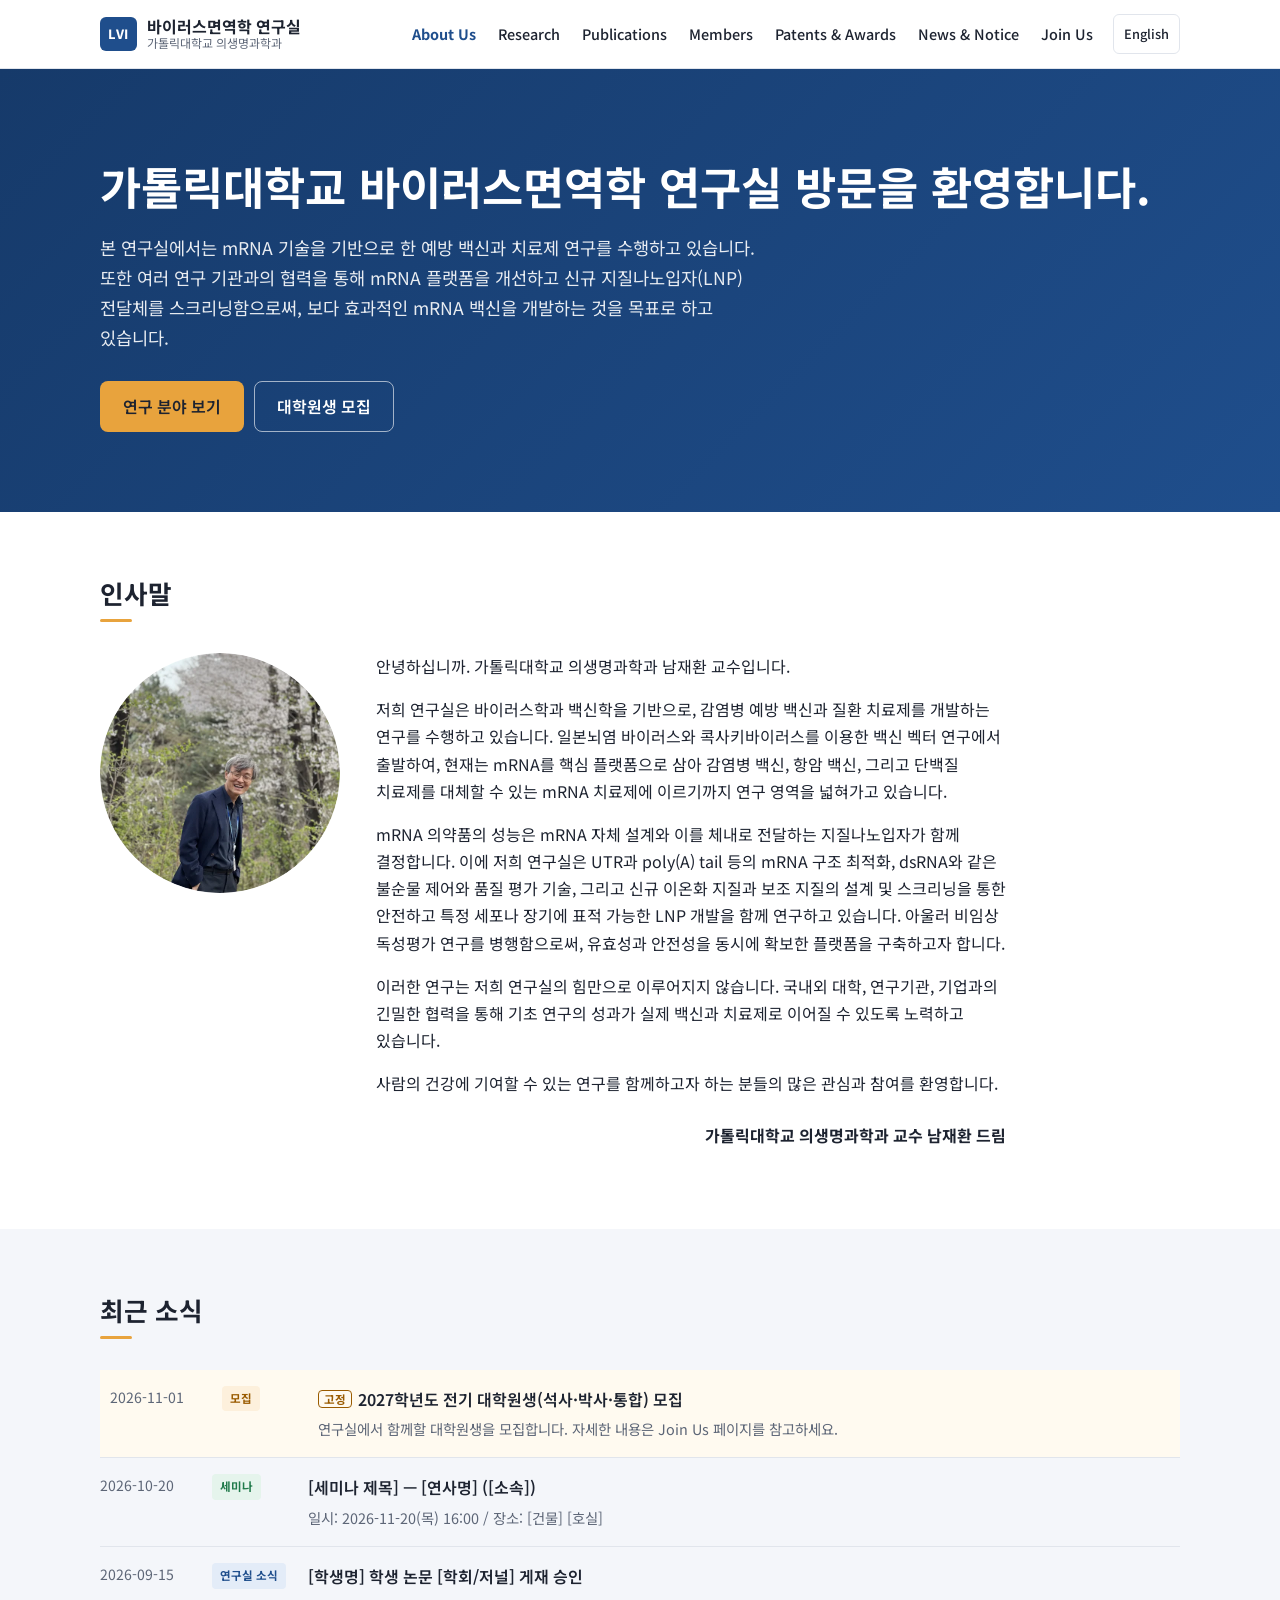
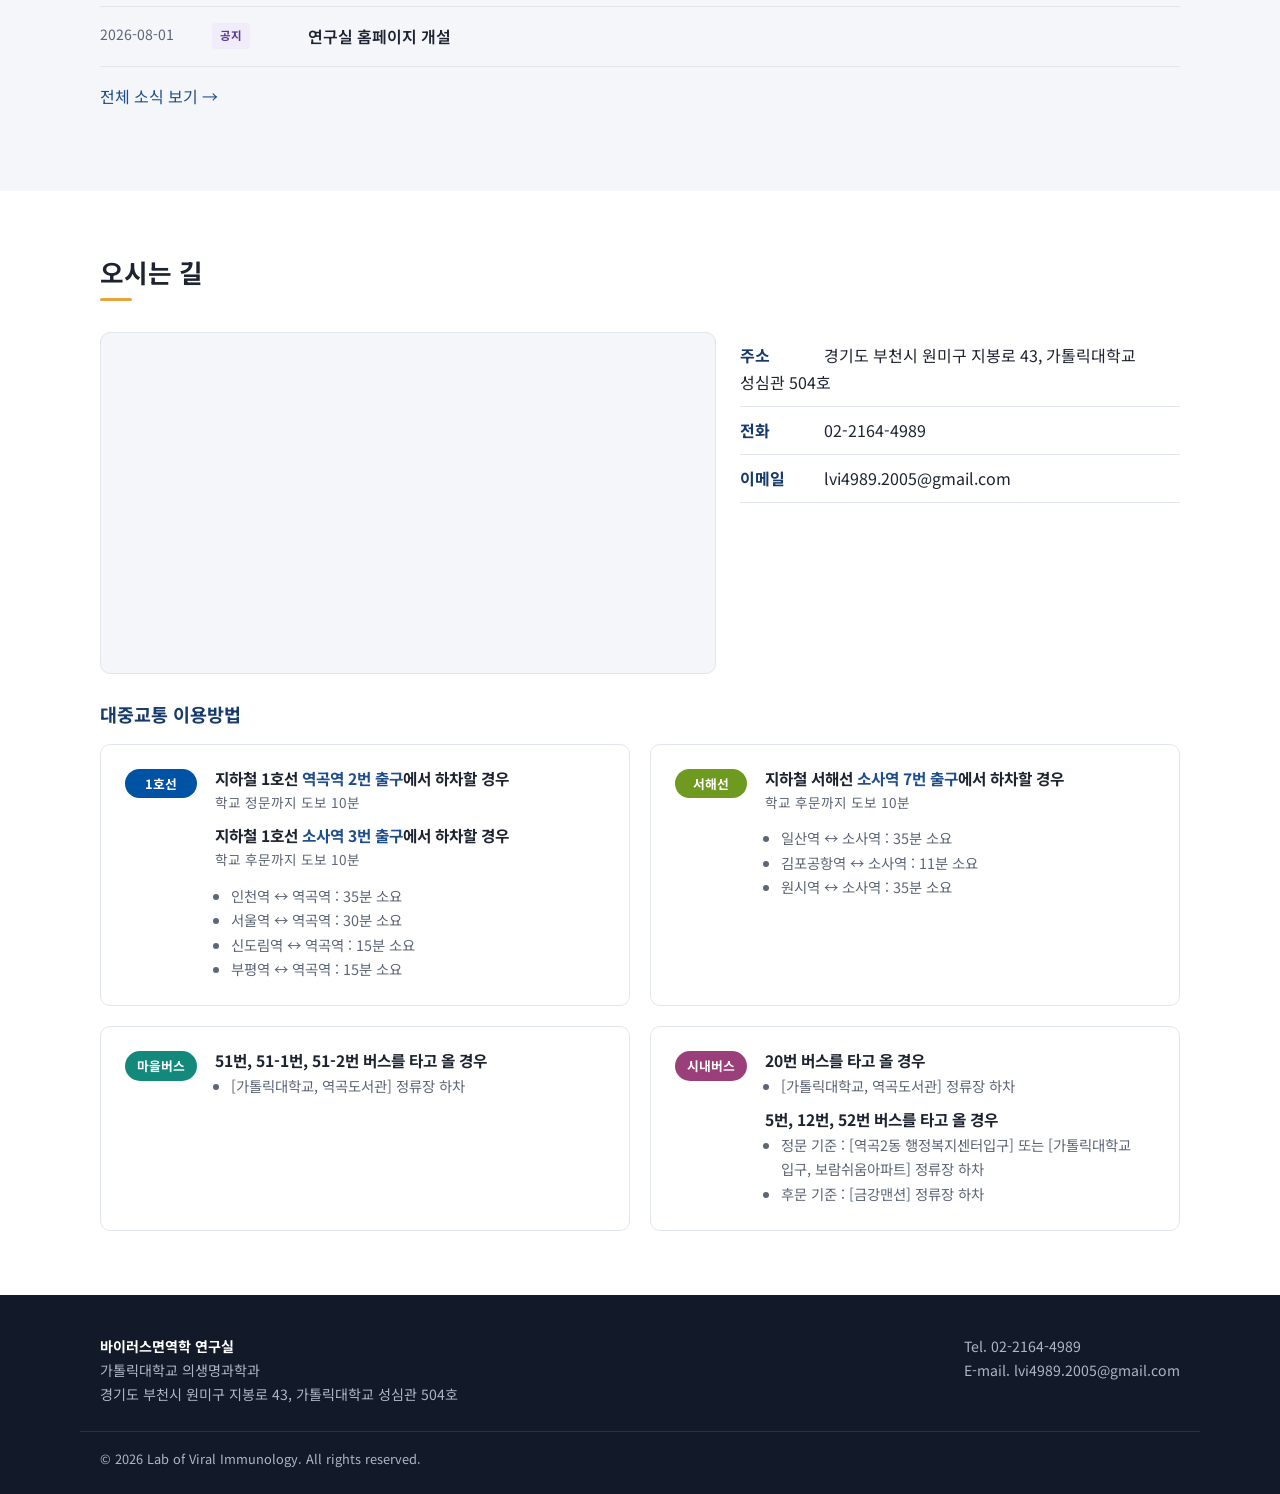
==== index.html @ cde9635a "Add Lab of Viral Immunology website Static site (HTML/CSS/JS): About, Research, Publications, Member" ====
<!doctype html>
<html lang="ko">
<head>
<meta charset="utf-8">
<meta name="viewport" content="width=device-width, initial-scale=1">
<title>바이러스면역학 연구실 | 가톨릭대학교</title>
<meta name="description" content="가톨릭대학교 의생명과학과 바이러스면역학 연구실 (Lab of Viral Immunology)">
<meta name="lab-page" content="about">
<link rel="stylesheet" href="https://fonts.googleapis.com/css2?family=Noto+Sans+KR:wght@400;500;700;800&display=swap">
<link rel="stylesheet" href="assets/css/style.css">
</head>
<body>

<!-- ===== 메인 배너 ===== -->
<section class="hero">
  <div class="container">
    <h1>가톨릭대학교 바이러스면역학 연구실 방문을 환영합니다.</h1>
    <p>본 연구실에서는 mRNA 기술을 기반으로 한 예방 백신과 치료제 연구를 수행하고 있습니다. 또한 여러 연구 기관과의 협력을 통해 mRNA 플랫폼을 개선하고 신규 지질나노입자(LNP) 전달체를 스크리닝함으로써, 보다 효과적인 mRNA 백신을 개발하는 것을 목표로 하고 있습니다.</p>
    <div class="btns">
      <a class="btn btn-primary" href="research.html">연구 분야 보기</a>
      <a class="btn btn-outline" href="join.html">대학원생 모집</a>
    </div>
  </div>
</section>

<!-- ===== 인사말 ===== -->
<section class="section" id="greeting">
  <div class="container">
    <h2 class="section-title">인사말</h2>
    <div class="greeting">
      <img class="prof-photo" src="assets/img/prof-nam.webp" alt="남재환 교수" width="640" height="640">
      <div class="greeting-body">
        <p>안녕하십니까. 가톨릭대학교 의생명과학과 남재환 교수입니다.</p>
        <p>저희 연구실은 바이러스학과 백신학을 기반으로, 감염병 예방 백신과 질환 치료제를 개발하는 연구를 수행하고 있습니다. 일본뇌염 바이러스와 콕사키바이러스를 이용한 백신 벡터 연구에서 출발하여, 현재는 mRNA를 핵심 플랫폼으로 삼아 감염병 백신, 항암 백신, 그리고 단백질 치료제를 대체할 수 있는 mRNA 치료제에 이르기까지 연구 영역을 넓혀가고 있습니다.</p>
        <p>mRNA 의약품의 성능은 mRNA 자체 설계와 이를 체내로 전달하는 지질나노입자가 함께 결정합니다. 이에 저희 연구실은 UTR과 poly(A) tail 등의 mRNA 구조 최적화, dsRNA와 같은 불순물 제어와 품질 평가 기술, 그리고 신규 이온화 지질과 보조 지질의 설계 및 스크리닝을 통한 안전하고 특정 세포나 장기에 표적 가능한 LNP 개발을 함께 연구하고 있습니다. 아울러 비임상 독성평가 연구를 병행함으로써, 유효성과 안전성을 동시에 확보한 플랫폼을 구축하고자 합니다.</p>
        <p>이러한 연구는 저희 연구실의 힘만으로 이루어지지 않습니다. 국내외 대학, 연구기관, 기업과의 긴밀한 협력을 통해 기초 연구의 성과가 실제 백신과 치료제로 이어질 수 있도록 노력하고 있습니다.</p>
        <p>사람의 건강에 기여할 수 있는 연구를 함께하고자 하는 분들의 많은 관심과 참여를 환영합니다.</p>
        <p class="sign">가톨릭대학교 의생명과학과 교수 남재환 드림</p>
      </div>
    </div>
  </div>
</section>

<!-- ===== 최근 소식 ===== -->
<section class="section alt">
  <div class="container">
    <h2 class="section-title">최근 소식</h2>
    <ul class="news-list" id="latest-news"></ul>
    <p style="margin-top:16px"><a href="news.html">전체 소식 보기 →</a></p>
  </div>
</section>

<!-- ===== 오시는 길 ===== -->
<section class="section" id="location">
  <div class="container">
    <h2 class="section-title">오시는 길</h2>
    <div class="map-wrap">
      <!-- 지도: 직접 호스팅한 사이트에서는 Google 지도가 이 자리에 자동으로 삽입됩니다 (config.js 의 mapEmbed). -->
      <div class="map-box" id="map-embed">
        <div class="map-fallback">
          <p class="map-fallback-title">가톨릭대학교 성심관</p>
          <p>경기도 부천시 원미구 지봉로 43</p>
          <a class="btn btn-blue" href="#" data-site="mapUrl">Google 지도에서 보기 ↗</a>
          <p class="map-fallback-note">미리보기 링크에서는 외부 지도를 페이지 안에 넣을 수 없어 버튼으로 표시됩니다.</p>
        </div>
      </div>
      <ul class="info-list">
        <li><b>주소</b> <span data-site="address"></span></li>
        <li><b>전화</b> <span data-site="phone"></span></li>
        <li><b>이메일</b> <span class="sel" data-site="email"></span></li>
      </ul>
    </div>

    <h3 class="section-sub">대중교통 이용방법</h3>
    <div class="grid grid-2 transit">
      <article class="card transit-card">
        <span class="line line-1">1호선</span>
        <div>
          <h4>지하철 1호선 <em>역곡역 2번 출구</em>에서 하차할 경우</h4>
          <p class="walk">학교 정문까지 도보 10분</p>
          <h4>지하철 1호선 <em>소사역 3번 출구</em>에서 하차할 경우</h4>
          <p class="walk">학교 후문까지 도보 10분</p>
          <ul>
            <li>인천역 ↔ 역곡역 : 35분 소요</li>
            <li>서울역 ↔ 역곡역 : 30분 소요</li>
            <li>신도림역 ↔ 역곡역 : 15분 소요</li>
            <li>부평역 ↔ 역곡역 : 15분 소요</li>
          </ul>
        </div>
      </article>
      <article class="card transit-card">
        <span class="line line-seohae">서해선</span>
        <div>
          <h4>지하철 서해선 <em>소사역 7번 출구</em>에서 하차할 경우</h4>
          <p class="walk">학교 후문까지 도보 10분</p>
          <ul>
            <li>일산역 ↔ 소사역 : 35분 소요</li>
            <li>김포공항역 ↔ 소사역 : 11분 소요</li>
            <li>원시역 ↔ 소사역 : 35분 소요</li>
          </ul>
        </div>
      </article>
      <article class="card transit-card">
        <span class="line line-town">마을버스</span>
        <div>
          <h4>51번, 51-1번, 51-2번 버스를 타고 올 경우</h4>
          <ul><li>[가톨릭대학교, 역곡도서관] 정류장 하차</li></ul>
        </div>
      </article>
      <article class="card transit-card">
        <span class="line line-city">시내버스</span>
        <div>
          <h4>20번 버스를 타고 올 경우</h4>
          <ul><li>[가톨릭대학교, 역곡도서관] 정류장 하차</li></ul>
          <h4>5번, 12번, 52번 버스를 타고 올 경우</h4>
          <ul>
            <li>정문 기준 : [역곡2동 행정복지센터입구] 또는 [가톨릭대학교 입구, 보람쉬움아파트] 정류장 하차</li>
            <li>후문 기준 : [금강맨션] 정류장 하차</li>
          </ul>
        </div>
      </article>
    </div>
  </div>
</section>

<script src="assets/js/config.js"></script>
<script src="data/news.js"></script>
<script src="assets/js/main.js"></script>
</body>
</html>
---- assets/css/style.css ----
/* =========================================================
 * Layout: 1120px 중앙 컨테이너, 상단 고정 헤더, 섹션 단위 띠 배경
 * 색상은 아래 토큰만 바꾸면 전체(라이트/다크)에 반영됩니다.
 * ========================================================= */
:root {
  --primary: #1f4e8c;
  --heading: #163a6a;
  --accent: #e8a33d;
  --on-accent: #1d2330;
  --on-primary: #ffffff;
  --bg: #ffffff;
  --bg-soft: #f4f6fa;
  --surface: #ffffff;
  --text: #1d2330;
  --muted: #5d6677;
  --border: #e1e5ec;
  --header-bg: rgba(255, 255, 255, .95);
  --hero-a: #163a6a;
  --hero-b: #1f4e8c;
  --on-hero: #ffffff;
  --hero-line: rgba(255, 255, 255, .6);
  --b-blue-bg: #e3ecf8;   --b-blue: #1f4e8c;
  --b-green-bg: #e5f4ec;  --b-green: #1f7a4a;
  --b-purple-bg: #f1ecf9; --b-purple: #5b3c99;
  --b-amber-bg: #fdf0dc;  --b-amber: #9a5b00;
  --note: #b0350b;
  --pin-bg: #fffaf0;
  --footer-bg: #121a29;
  --footer-text: #aeb6c4;
  --footer-strong: #ffffff;
  --footer-link: #d8deea;
  --footer-line: #263248;
  --stripe-a: #eef1f6;
  --stripe-b: #e6eaf1;
  --shadow: 0 2px 10px rgba(20, 35, 60, .06);
  --radius: 10px;
  --max: 1120px;
  --font: "Noto Sans KR", "Pretendard", -apple-system, BlinkMacSystemFont, "Segoe UI", sans-serif;
}
@media (prefers-color-scheme: dark) {
  :root:not([data-theme="light"]) {
    --primary: #8db3ec; --heading: #b3cbf1; --accent: #e8a33d; --on-accent: #1d2330; --on-primary: #0f1520;
    --bg: #0f1520; --bg-soft: #151d2b; --surface: #1a2333; --text: #e4e8ef; --muted: #9ea8b9; --border: #2a3547;
    --header-bg: rgba(15, 21, 32, .95);
    --hero-a: #0f2646; --hero-b: #1b3f72; --on-hero: #ffffff; --hero-line: rgba(255, 255, 255, .5);
    --b-blue-bg: #1d2f4d; --b-blue: #a3c1f2; --b-green-bg: #173a2a; --b-green: #86d6aa;
    --b-purple-bg: #2c2346; --b-purple: #c9b5f2; --b-amber-bg: #3d2c12; --b-amber: #f2c277;
    --note: #ff9e73; --pin-bg: #2a2414;
    --footer-bg: #0a0f18; --footer-text: #9ea8b9; --footer-strong: #ffffff; --footer-link: #d8deea; --footer-line: #1e2838;
    --stripe-a: #1a2333; --stripe-b: #202a3c;
    --shadow: 0 2px 10px rgba(0, 0, 0, .3);
    color-scheme: dark;
  }
}
:root[data-theme="dark"] {
  --primary: #8db3ec; --heading: #b3cbf1; --accent: #e8a33d; --on-accent: #1d2330; --on-primary: #0f1520;
  --bg: #0f1520; --bg-soft: #151d2b; --surface: #1a2333; --text: #e4e8ef; --muted: #9ea8b9; --border: #2a3547;
  --header-bg: rgba(15, 21, 32, .95);
  --hero-a: #0f2646; --hero-b: #1b3f72; --on-hero: #ffffff; --hero-line: rgba(255, 255, 255, .5);
  --b-blue-bg: #1d2f4d; --b-blue: #a3c1f2; --b-green-bg: #173a2a; --b-green: #86d6aa;
  --b-purple-bg: #2c2346; --b-purple: #c9b5f2; --b-amber-bg: #3d2c12; --b-amber: #f2c277;
  --note: #ff9e73; --pin-bg: #2a2414;
  --footer-bg: #0a0f18; --footer-text: #9ea8b9; --footer-strong: #ffffff; --footer-link: #d8deea; --footer-line: #1e2838;
  --stripe-a: #1a2333; --stripe-b: #202a3c;
  --shadow: 0 2px 10px rgba(0, 0, 0, .3);
  color-scheme: dark;
}

* { box-sizing: border-box; }
html { scroll-behavior: smooth; scroll-padding-top: 84px; }
body { margin: 0; font-family: var(--font); font-size: 16px; color: var(--text); background: var(--bg); line-height: 1.7; word-break: keep-all; overflow-wrap: anywhere; }
body::before { content: ""; position: fixed; inset: 0 0 auto; height: env(safe-area-inset-top, 0px); z-index: 60; background: var(--header-bg); }
img { max-width: 100%; display: block; }
a { color: var(--primary); text-decoration: none; }
a:hover { text-decoration: underline; }
a:focus-visible, button:focus-visible, input:focus-visible { outline: 2px solid var(--accent); outline-offset: 2px; }
h1, h2, h3, h4 { line-height: 1.3; margin: 0 0 .6em; text-wrap: balance; }
p { margin: 0 0 1em; }
code { font-size: .9em; background: var(--bg-soft); padding: 1px 5px; border-radius: 4px; }
.sel { user-select: all; }
.container { max-width: var(--max); margin: 0 auto; padding-left: max(20px, env(safe-area-inset-left, 0px)); padding-right: max(20px, env(safe-area-inset-right, 0px)); }
@media (prefers-reduced-motion: reduce) { html { scroll-behavior: auto; } * { transition: none !important; } }

/* ---------- Header ---------- */
.site-header { position: sticky; top: env(safe-area-inset-top, 0px); z-index: 50; background: var(--header-bg); backdrop-filter: blur(6px); border-bottom: 1px solid var(--border); }
.header-inner { display: flex; align-items: center; justify-content: space-between; height: 68px; gap: 16px; }
.brand { display: flex; align-items: center; gap: 10px; color: var(--text); min-width: 0; }
.brand:hover { text-decoration: none; }
.brand-mark { background: var(--primary); color: var(--on-primary); font-weight: 800; font-size: .8rem; padding: 6px 8px; border-radius: 6px; letter-spacing: .5px; flex: none; }
.brand-text { display: flex; flex-direction: column; line-height: 1.2; min-width: 0; }
.brand-text strong { font-size: 1rem; }
.brand-text small { color: var(--muted); font-size: .75rem; }
.site-nav { display: flex; align-items: center; gap: 2px; }
.site-nav a { color: var(--text); padding: 8px 10px; border-radius: 6px; font-size: .9rem; font-weight: 500; white-space: nowrap; }
.site-nav a:hover { background: var(--bg-soft); text-decoration: none; }
.site-nav a[aria-current="page"] { color: var(--primary); font-weight: 700; }
.site-nav .lang { margin-left: 8px; border: 1px solid var(--border); font-size: .8rem; }
.nav-toggle { display: none; background: none; border: 0; padding: 8px; cursor: pointer; flex: none; }
.nav-toggle span { display: block; width: 22px; height: 2px; background: var(--text); margin: 5px 0; }

@media (max-width: 1000px) {
  .nav-toggle { display: block; }
  .site-nav { display: none; position: absolute; top: 68px; left: 0; right: 0; flex-direction: column; align-items: stretch; background: var(--surface); border-bottom: 1px solid var(--border); padding: 8px max(20px, env(safe-area-inset-right, 0px)) 16px max(20px, env(safe-area-inset-left, 0px)); }
  .site-header.open .site-nav { display: flex; }
  .site-nav .lang { margin: 8px 0 0; text-align: center; }
  .brand-text small { display: none; }
}

/* ---------- Page hero ---------- */
.hero { background: linear-gradient(135deg, var(--hero-a), var(--hero-b)); color: var(--on-hero); padding-block: 88px 80px; }
.hero h1 { font-size: clamp(1.8rem, 4vw, 2.8rem); margin-bottom: .4em; }
.hero p { font-size: 1.1rem; opacity: .9; max-width: 680px; }
.hero .btns { display: flex; gap: 10px; flex-wrap: wrap; margin-top: 28px; }
.page-hero { background: var(--bg-soft); border-bottom: 1px solid var(--border); padding-block: 52px 40px; }
.page-hero .eyebrow { color: var(--primary); font-weight: 700; font-size: .85rem; letter-spacing: 1px; text-transform: uppercase; margin-bottom: 4px; }
.page-hero h1 { font-size: clamp(1.6rem, 3vw, 2.2rem); margin: 0; }
.page-hero p { color: var(--muted); margin: 8px 0 0; max-width: 720px; }

/* ---------- Sections ---------- */
.section { padding-block: 64px; }
.section.alt { background: var(--bg-soft); }
.section-title { font-size: 1.6rem; margin-bottom: 1.2em; color: var(--text); }
.section-title::after { content: ""; display: block; width: 32px; height: 3px; border-radius: 2px; background: var(--accent); margin-top: 10px; }
.section-sub { font-size: 1.15rem; margin: 1.6em 0 .9em; color: var(--heading); }
.member-group:first-child .section-sub { margin-top: 0; }
.lead { font-size: 1.05rem; color: var(--muted); max-width: 780px; }

/* ---------- Buttons / chips / badges ---------- */
.btn { display: inline-block; padding: 11px 22px; border-radius: 8px; font-weight: 600; border: 1px solid transparent; }
.btn:hover { text-decoration: none; opacity: .9; }
.btn-primary { background: var(--accent); color: var(--on-accent); }
.btn-outline { border-color: var(--hero-line); color: var(--on-hero); }
.filter-row { display: flex; flex-wrap: wrap; gap: 10px; align-items: center; justify-content: space-between; margin-bottom: 24px; }
.chips { display: flex; flex-wrap: wrap; gap: 6px; }
.chip { border: 1px solid var(--border); background: var(--surface); padding: 6px 14px; border-radius: 999px; cursor: pointer; font: inherit; font-size: .85rem; color: var(--muted); }
.chip.active { background: var(--primary); border-color: var(--primary); color: var(--on-primary); }
.search { border: 1px solid var(--border); background: var(--surface); color: var(--text); border-radius: 8px; padding: 8px 12px; font: inherit; font-size: .9rem; width: 100%; max-width: 300px; }
.badge { display: inline-block; font-size: .72rem; font-weight: 700; padding: 3px 8px; border-radius: 4px; white-space: nowrap; background: var(--bg-soft); color: var(--muted); height: fit-content; }
.badge-journal, .badge-registered, .badge-news { background: var(--b-blue-bg); color: var(--b-blue); }
.badge-conference, .badge-seminar, .badge-applied { background: var(--b-green-bg); color: var(--b-green); }
.badge-domestic, .badge-notice { background: var(--b-purple-bg); color: var(--b-purple); }
.badge-recruit, .badge-pct { background: var(--b-amber-bg); color: var(--b-amber); }
.empty { color: var(--muted); padding: 24px 0; }

/* ---------- Cards / grid ---------- */
.grid { display: grid; gap: 20px; }
.grid > * { min-width: 0; }
.grid-2 { grid-template-columns: repeat(auto-fit, minmax(min(100%, 300px), 1fr)); }
.grid-3 { grid-template-columns: repeat(auto-fit, minmax(min(100%, 260px), 1fr)); }
.card { background: var(--surface); border: 1px solid var(--border); border-radius: var(--radius); padding: 24px; }
.card h3 { font-size: 1.1rem; }
.card .label { color: var(--primary); font-size: .75rem; font-weight: 700; letter-spacing: 1px; text-transform: uppercase; margin-bottom: 6px; }
.card ul { margin: 0; padding-left: 1.1em; color: var(--muted); }
.card .meta { font-size: .88rem; color: var(--muted); }
.placeholder-img { background: repeating-linear-gradient(45deg, var(--stripe-a), var(--stripe-a) 10px, var(--stripe-b) 10px, var(--stripe-b) 20px); border-radius: var(--radius); display: grid; place-items: center; color: var(--muted); font-size: .9rem; min-height: 200px; text-align: center; padding: 16px; max-width: 100%; }

/* greeting */
.greeting { display: grid; grid-template-columns: 240px 1fr; gap: 36px; align-items: start; }
.greeting > * { min-width: 0; }
.greeting .sign { text-align: right; font-weight: 700; margin-top: 1.5em; }
@media (max-width: 720px) { .greeting { grid-template-columns: 1fr; } .greeting .placeholder-img { max-width: 220px; } }

/* stats */
.stats { display: grid; grid-template-columns: repeat(auto-fit, minmax(130px, 1fr)); gap: 12px; margin-bottom: 32px; }
.stats div { background: var(--surface); border: 1px solid var(--border); border-radius: var(--radius); padding: 18px; text-align: center; }
.stats b { display: block; font-size: 1.8rem; color: var(--primary); line-height: 1.2; font-variant-numeric: tabular-nums; }
.stats span { font-size: .85rem; color: var(--muted); }

/* ---------- Publications ---------- */
.year-group { margin-bottom: 36px; }
.year { font-size: 1.4rem; color: var(--heading); border-bottom: 2px solid var(--border); padding-bottom: 8px; display: flex; align-items: center; gap: 10px; }
.year span { font-size: .75rem; background: var(--bg-soft); color: var(--muted); padding: 2px 8px; border-radius: 999px; }
.pub-items { list-style: none; margin: 0; padding: 0; }
.pub { display: grid; grid-template-columns: 96px 1fr; gap: 14px; padding: 16px 0; border-bottom: 1px dashed var(--border); }
.pub > div { min-width: 0; }
.pub .badge { justify-self: start; }
.pub p { margin: 0; }
.pub-title { font-weight: 700; }
.pub-authors { font-size: .93rem; }
.pub-venue { color: var(--muted); font-size: .9rem; font-style: italic; }
.pub-venue .note { font-style: normal; color: var(--note); font-weight: 600; margin-left: 4px; }
.pub-links { margin-top: 6px !important; display: flex; gap: 6px; }
.pub-links:empty { display: none; }
.tag-link { font-size: .75rem; border: 1px solid var(--border); padding: 2px 8px; border-radius: 4px; }
@media (max-width: 600px) { .pub { grid-template-columns: 1fr; gap: 6px; } }

/* ---------- Members ---------- */
.member-grid { display: grid; grid-template-columns: repeat(auto-fill, minmax(min(100%, 250px), 1fr)); gap: 16px; }
.member-grid.faculty { grid-template-columns: 1fr; }
.member { display: flex; gap: 16px; background: var(--surface); border: 1px solid var(--border); border-radius: var(--radius); padding: 18px; }
.member-body { min-width: 0; }
.member .avatar { flex: 0 0 72px; width: 72px; height: 72px; border-radius: 50%; overflow: hidden; background: var(--b-blue-bg); display: grid; place-items: center; }
.member .avatar img { width: 100%; height: 100%; object-fit: cover; }
.avatar-fallback { font-size: 1.6rem; font-weight: 700; color: var(--b-blue); }
.member-lg .avatar { flex-basis: 140px; width: 140px; height: 170px; border-radius: 8px; }
.member h4 { font-size: 1.05rem; margin: 0; }
.member h4 small { color: var(--muted); font-weight: 400; font-size: .8rem; }
.member p { margin: 2px 0; font-size: .88rem; }
.member .position { color: var(--primary); font-weight: 600; }
.member .research, .member .bio, .member .mail { color: var(--muted); }
.member .mail { display: flex; align-items: center; gap: 6px; }
.member .mail svg { width: 14px; height: 14px; fill: currentColor; flex: none; }
.icons { display: flex; gap: 6px; margin-top: 8px; }
.icon-link { width: 30px; height: 30px; border-radius: 50%; display: grid; place-items: center; background: var(--bg-soft); color: var(--muted); }
.icon-link svg { width: 16px; height: 16px; fill: currentColor; }
.icon-link:hover { background: var(--primary); color: var(--on-primary); }
@media (max-width: 560px) { .member-lg { flex-direction: column; } }

/* ---------- News ---------- */
.news-list { list-style: none; margin: 0; padding: 0; }
.news-item { display: grid; grid-template-columns: 100px 84px 1fr; gap: 12px; align-items: start; padding: 16px 0; border-bottom: 1px solid var(--border); }
.news-item > div { min-width: 0; }
.news-item.pinned { background: var(--pin-bg); padding-left: 10px; padding-right: 10px; }
.news-item time { color: var(--muted); font-size: .88rem; font-variant-numeric: tabular-nums; }
.news-item .badge { justify-self: start; }
.news-title { margin: 0; font-weight: 600; }
.news-title a { color: var(--text); }
.news-title .pin { font-size: .72rem; font-weight: 700; color: var(--b-amber); border: 1px solid currentColor; border-radius: 4px; padding: 0 5px; margin-right: 6px; vertical-align: 2px; }
.news-body { margin: 4px 0 0; color: var(--muted); font-size: .9rem; }
@media (max-width: 600px) { .news-item { grid-template-columns: auto 1fr; } .news-item > div { grid-column: 1 / -1; } }

/* ---------- Tables ---------- */
.table-wrap { overflow-x: auto; border: 1px solid var(--border); border-radius: var(--radius); background: var(--surface); }
table { width: 100%; border-collapse: collapse; font-size: .9rem; }
th, td { padding: 12px 14px; text-align: left; border-bottom: 1px solid var(--border); vertical-align: top; }
th { background: var(--bg-soft); font-weight: 700; white-space: nowrap; font-size: .82rem; color: var(--muted); }
tr:last-child td { border-bottom: 0; }
td.t-title { font-weight: 600; min-width: 200px; }
td.t-title small { display: block; font-weight: 400; color: var(--muted); }
td.mono { white-space: nowrap; font-variant-numeric: tabular-nums; }

/* ---------- Steps / checklist / CTA ---------- */
.steps { counter-reset: s; list-style: none; padding: 0; margin: 0; display: grid; gap: 14px; grid-template-columns: repeat(auto-fit, minmax(min(100%, 200px), 1fr)); }
.steps li { counter-increment: s; background: var(--surface); border: 1px solid var(--border); border-radius: var(--radius); padding: 20px; }
.steps li::before { content: counter(s); display: grid; place-items: center; width: 30px; height: 30px; border-radius: 50%; background: var(--primary); color: var(--on-primary); font-weight: 700; margin-bottom: 10px; }
.steps h4 { margin-bottom: 4px; }
.steps p { margin: 0; color: var(--muted); font-size: .9rem; }
.checklist { list-style: none; padding: 0; margin: 0; }
.checklist li { padding-left: 26px; position: relative; margin-bottom: 8px; }
.checklist li::before { content: "✓"; position: absolute; left: 0; color: var(--primary); font-weight: 700; }
.cta { background: linear-gradient(135deg, var(--hero-a), var(--hero-b)); color: var(--on-hero); border-radius: var(--radius); padding: 36px 24px; text-align: center; }
.cta h3 { font-size: 1.4rem; }
.cta .mail { font-size: 1.2rem; font-weight: 700; }

/* ---------- Location ---------- */
.map-wrap { display: grid; grid-template-columns: 1.4fr 1fr; gap: 24px; }
.map-wrap > * { min-width: 0; }
.map-wrap iframe { width: 100%; min-height: 320px; border: 0; border-radius: var(--radius); }
.info-list { list-style: none; padding: 0; margin: 0; }
.info-list li { padding: 10px 0; border-bottom: 1px solid var(--border); }
.info-list b { display: inline-block; min-width: 80px; color: var(--heading); }
@media (max-width: 800px) { .map-wrap { grid-template-columns: 1fr; } }

/* ---------- Footer ---------- */
.site-footer { background: var(--footer-bg); color: var(--footer-text); font-size: .88rem; padding-block: 40px 24px; }
.site-footer a { color: var(--footer-link); }
.footer-inner { display: flex; flex-wrap: wrap; justify-content: space-between; gap: 20px; }
.footer-inner strong { color: var(--footer-strong); }
.copyright { border-top: 1px solid var(--footer-line); margin-top: 24px; padding-top: 16px; font-size: .8rem; }

/* ---------- Faculty CV / alumni / patents (added) ---------- */
.member-lg .member-body { flex: 1; }
.cv-grid { display: grid; grid-template-columns: repeat(auto-fit, minmax(min(100%, 300px), 1fr)); gap: 8px 28px; margin-top: 16px; padding-top: 14px; border-top: 1px solid var(--border); }
.cv-grid > * { min-width: 0; }
.cv-title { font-size: .75rem !important; font-weight: 700; letter-spacing: 1px; text-transform: uppercase; color: var(--primary); margin: 0 0 6px !important; }
.cv-list { list-style: none; margin: 0; padding: 0; }
.cv-list li { display: grid; grid-template-columns: 9.5em 1fr; gap: 10px; font-size: .86rem; padding: 3px 0; color: var(--text); }
.cv-date { color: var(--muted); font-variant-numeric: tabular-nums; white-space: nowrap; }
@media (max-width: 560px) { .cv-list li { grid-template-columns: 1fr; gap: 0; } }
td.mono small { display: block; color: var(--muted); font-size: .78rem; }
.dash { color: var(--muted); }
.table-note { color: var(--muted); font-size: .85rem; margin: 10px 0 0; }
.count-line { color: var(--muted); margin: -8px 0 16px; }
.greeting-body p { max-width: 70ch; }
.research-name { color: var(--muted); font-size: .85rem; font-weight: 500; display: block; margin-top: 2px; }

/* ---------- Photo / map / transit (added) ---------- */
:root { --line-1: #0052a4; --line-seohae: #6e9a1f; --line-town: #12897a; --line-city: #9b3f7a; --on-line: #ffffff; }
.prof-photo { width: 100%; max-width: 240px; height: auto; border-radius: 50%; }
.member .avatar.has-photo { background: none; border-radius: 50%; }
.member-lg .avatar.has-photo { height: 140px; }
.map-box { min-height: 340px; border: 1px solid var(--border); border-radius: var(--radius); background: var(--bg-soft); display: grid; overflow: hidden; }
.map-box iframe { width: 100%; height: 100%; min-height: 340px; border: 0; display: block; }
.map-fallback { display: grid; align-content: center; justify-items: start; gap: 6px; padding: 28px; }
.map-fallback p { margin: 0; color: var(--muted); }
.map-fallback .map-fallback-title { color: var(--text); font-weight: 700; font-size: 1.1rem; }
.map-fallback .btn { margin-top: 10px; }
.map-fallback .map-fallback-note { font-size: .8rem; margin-top: 8px; }
.btn-blue { background: var(--primary); color: var(--on-primary); }
.transit { margin-top: 4px; }
.transit-card { display: flex; gap: 18px; align-items: flex-start; }
.transit-card > div { min-width: 0; }
.transit-card h4 { font-size: .98rem; margin: 0 0 2px; }
.transit-card h4 em { font-style: normal; color: var(--primary); }
.transit-card .walk { color: var(--muted); font-size: .85rem; margin: 0 0 12px; }
.transit-card ul { margin: 0 0 12px; padding-left: 1.1em; color: var(--muted); font-size: .9rem; }
.transit-card ul:last-child { margin-bottom: 0; }
.line { flex: none; display: inline-block; min-width: 72px; text-align: center; padding: 4px 10px; border-radius: 999px; font-size: .8rem; font-weight: 700; color: var(--on-line); }
.line-1 { background: var(--line-1); }
.line-seohae { background: var(--line-seohae); }
.line-town { background: var(--line-town); }
.line-city { background: var(--line-city); }
@media (max-width: 560px) { .transit-card { flex-direction: column; gap: 10px; } }
.grid.transit { grid-template-columns: repeat(auto-fit, minmax(min(100%, 420px), 1fr)); }
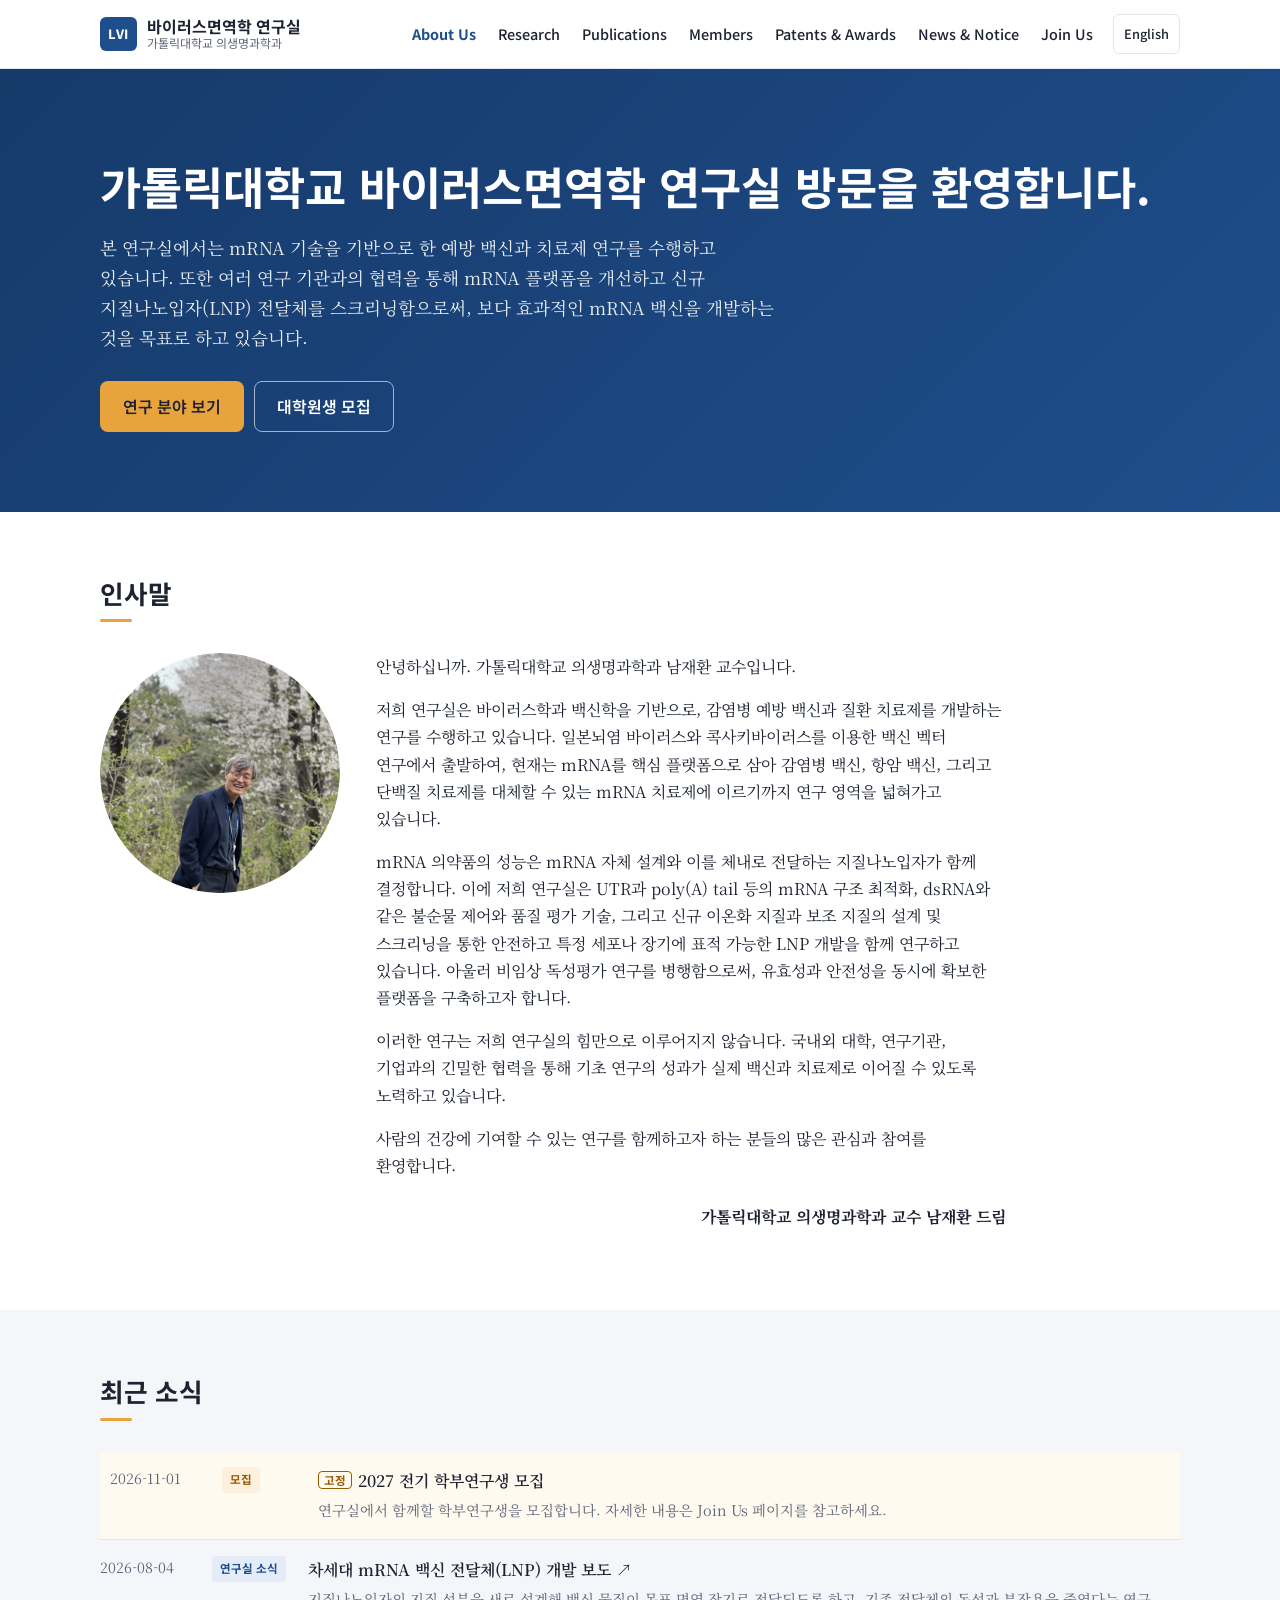
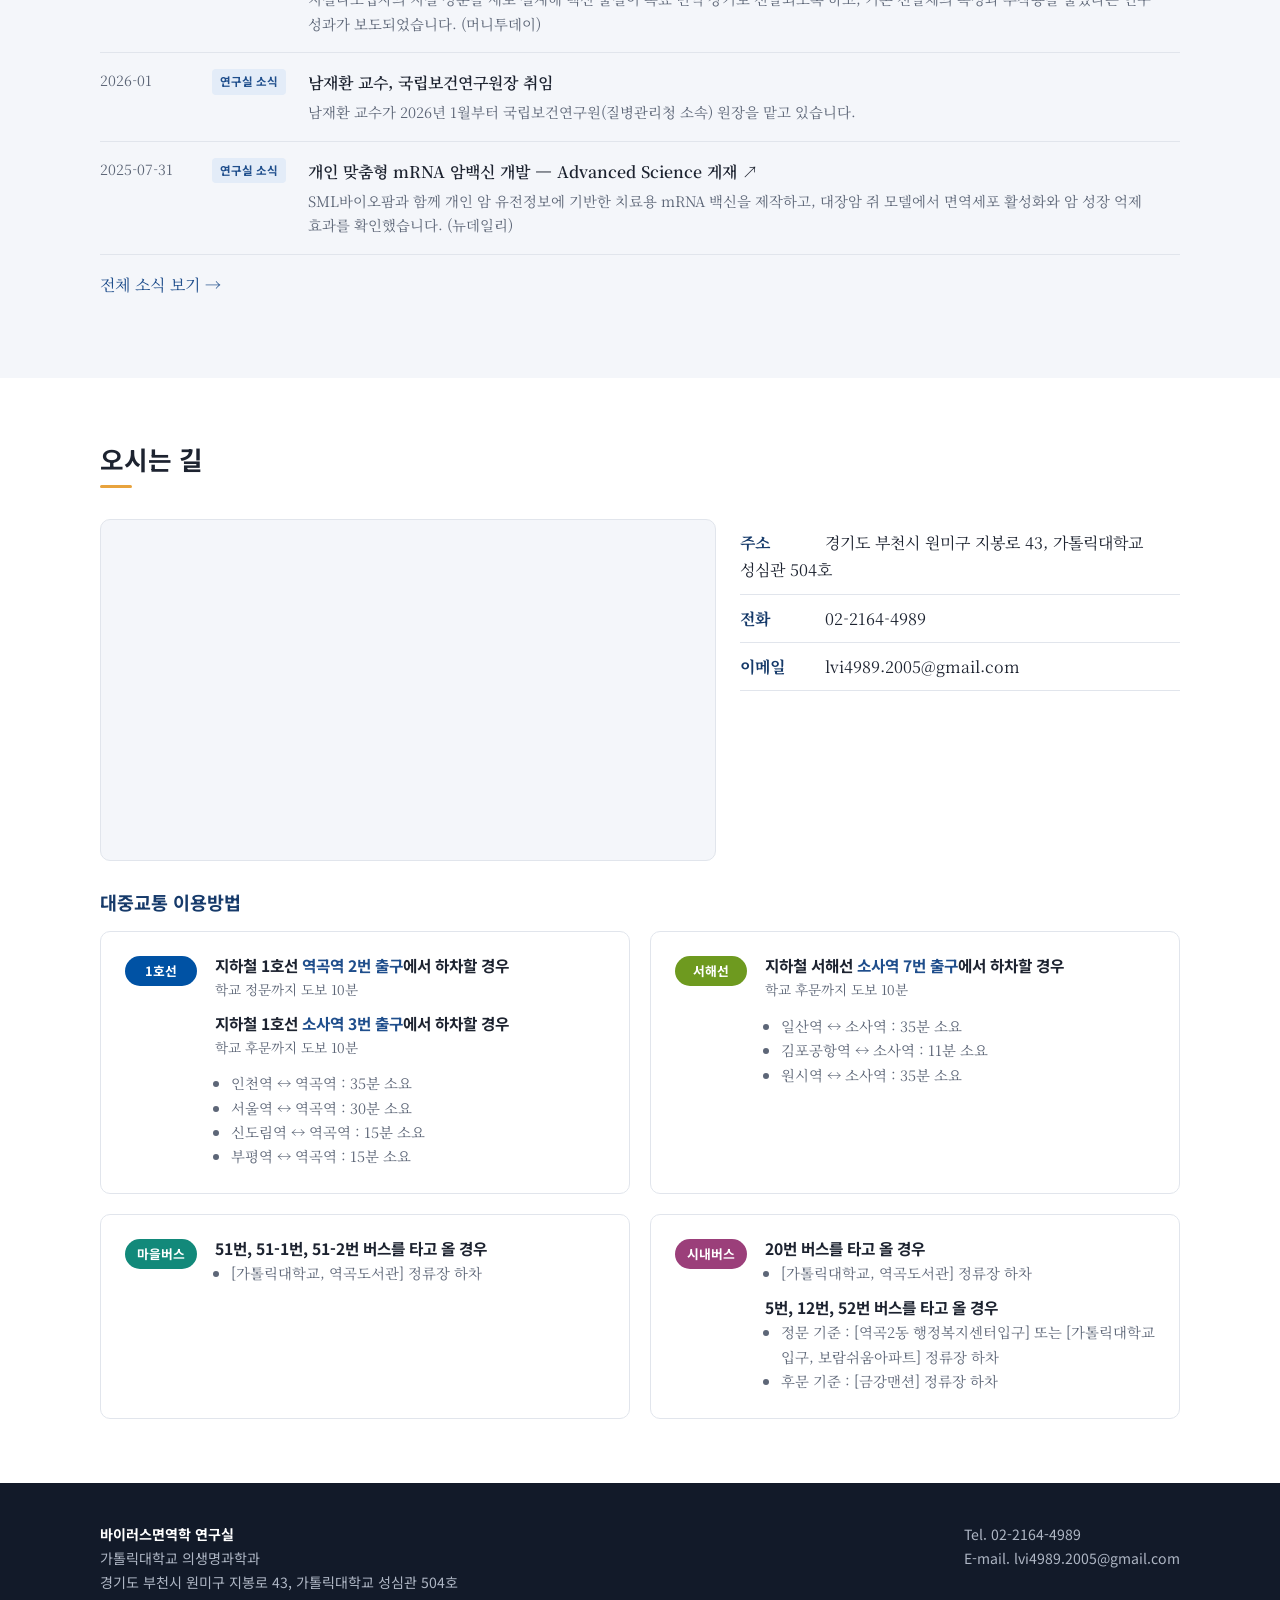
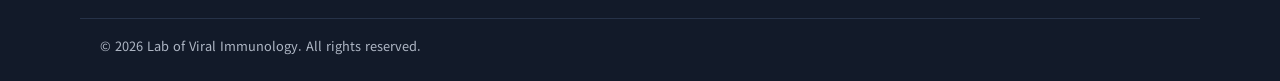
==== commit e53f04d6: "Sync English page with Korean content; serif body font for Korean pages - en: Join Us (eligibility, " ====
--- a/index.html
+++ b/index.html
@@ -6,7 +6,7 @@
 <title>바이러스면역학 연구실 | 가톨릭대학교</title>
 <meta name="description" content="가톨릭대학교 의생명과학과 바이러스면역학 연구실 (Lab of Viral Immunology)">
 <meta name="lab-page" content="about">
-<link rel="stylesheet" href="https://fonts.googleapis.com/css2?family=Noto+Sans+KR:wght@400;500;700;800&display=swap">
+<link rel="stylesheet" href="https://fonts.googleapis.com/css2?family=Noto+Sans+KR:wght@400;500;700;800&family=Noto+Serif+KR:wght@400;600;700&display=swap">
 <link rel="stylesheet" href="assets/css/style.css">
 </head>
 <body>
--- a/assets/css/style.css
+++ b/assets/css/style.css
@@ -302,3 +302,9 @@
 .line-city { background: var(--line-city); }
 @media (max-width: 560px) { .transit-card { flex-direction: column; gap: 10px; } }
 .grid.transit { grid-template-columns: repeat(auto-fit, minmax(min(100%, 420px), 1fr)); }
+
+/* ---------- 국문 본문 명조체 ----------
+ * 국문 페이지(html lang="ko")의 본문만 명조체, 제목·메뉴·버튼·표 머리글 등은 고딕체 유지 */
+:root { --font-serif: "Noto Serif KR", "Nanum Myeongjo", "Batang", "AppleMyungjo", serif; }
+html[lang="ko"] body { font-family: var(--font-serif); }
+html[lang="ko"] :is(h1, h2, h3, h4, .site-header, .site-footer, .btn, .chip, .badge, .line, th, .eyebrow, .label, .cv-title, .stats, .year, .search, .pin, .tag-link, .count-line, .research-name) { font-family: var(--font); }
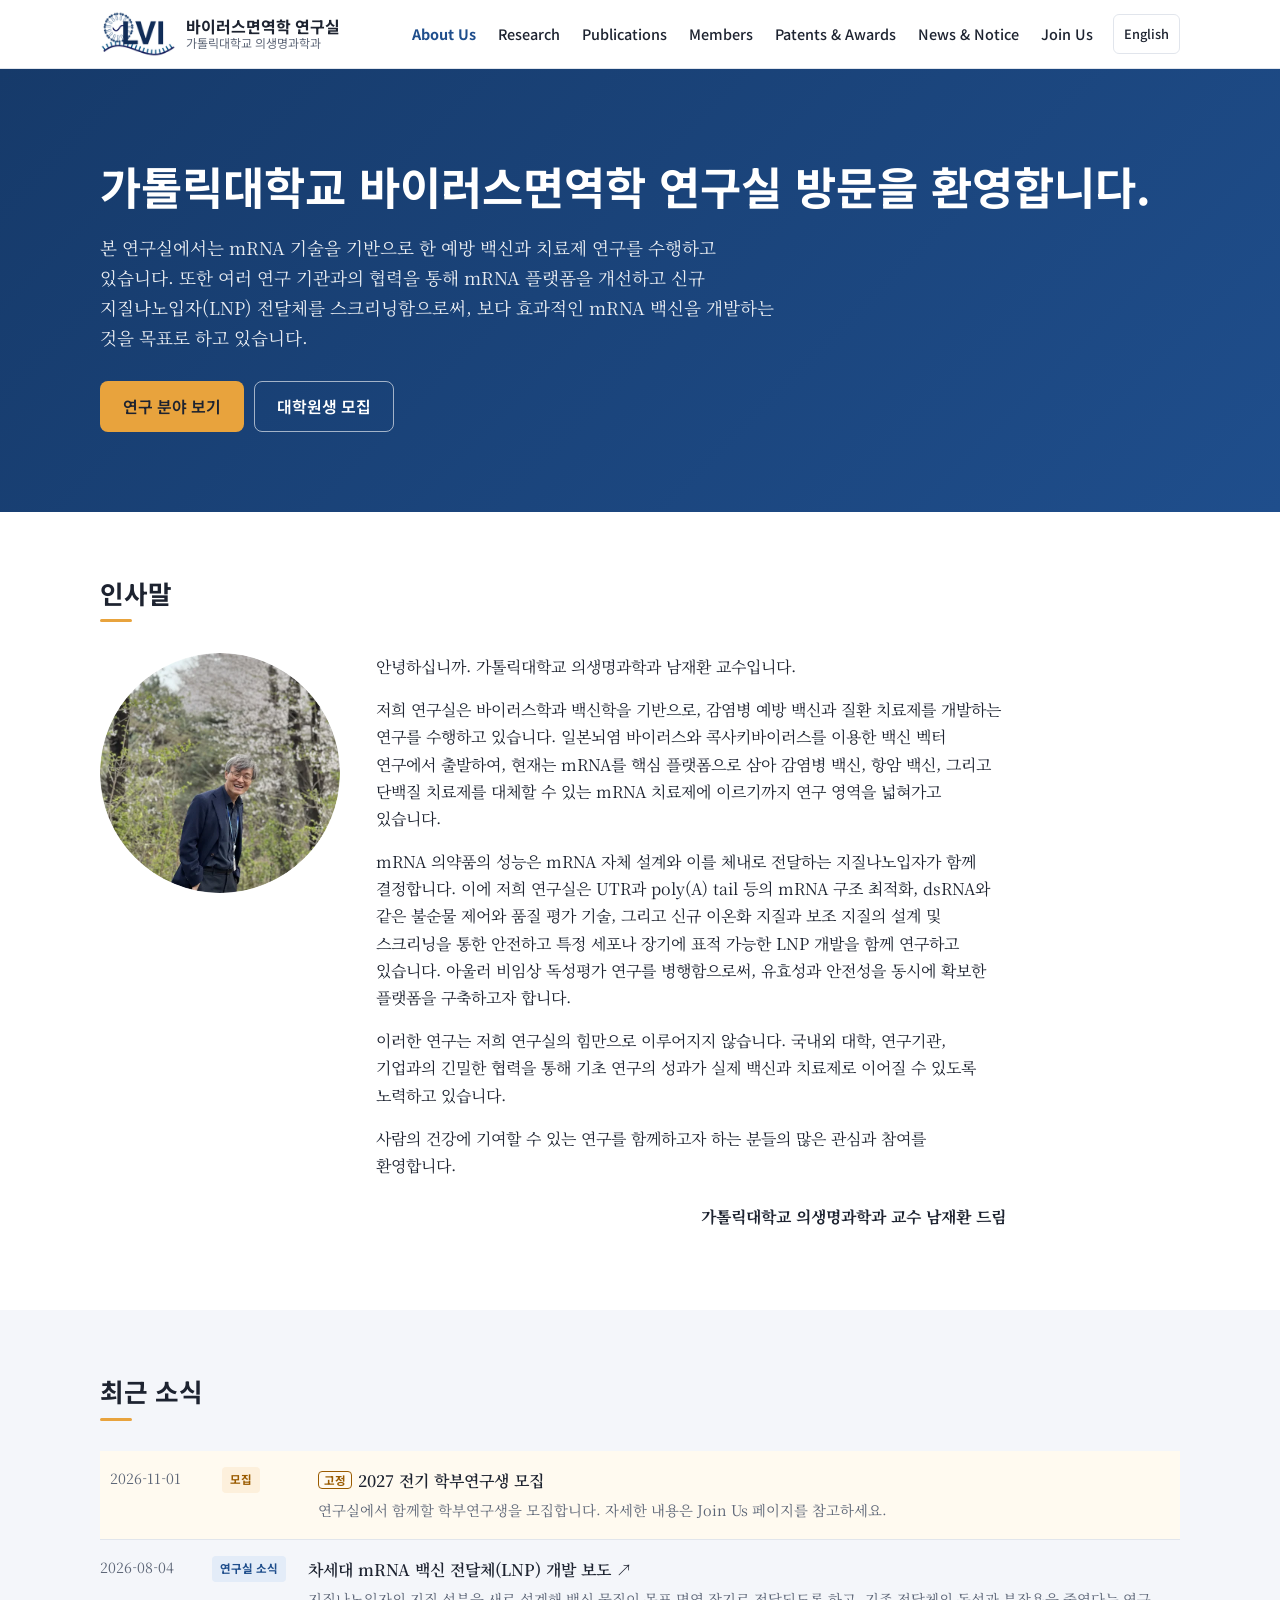
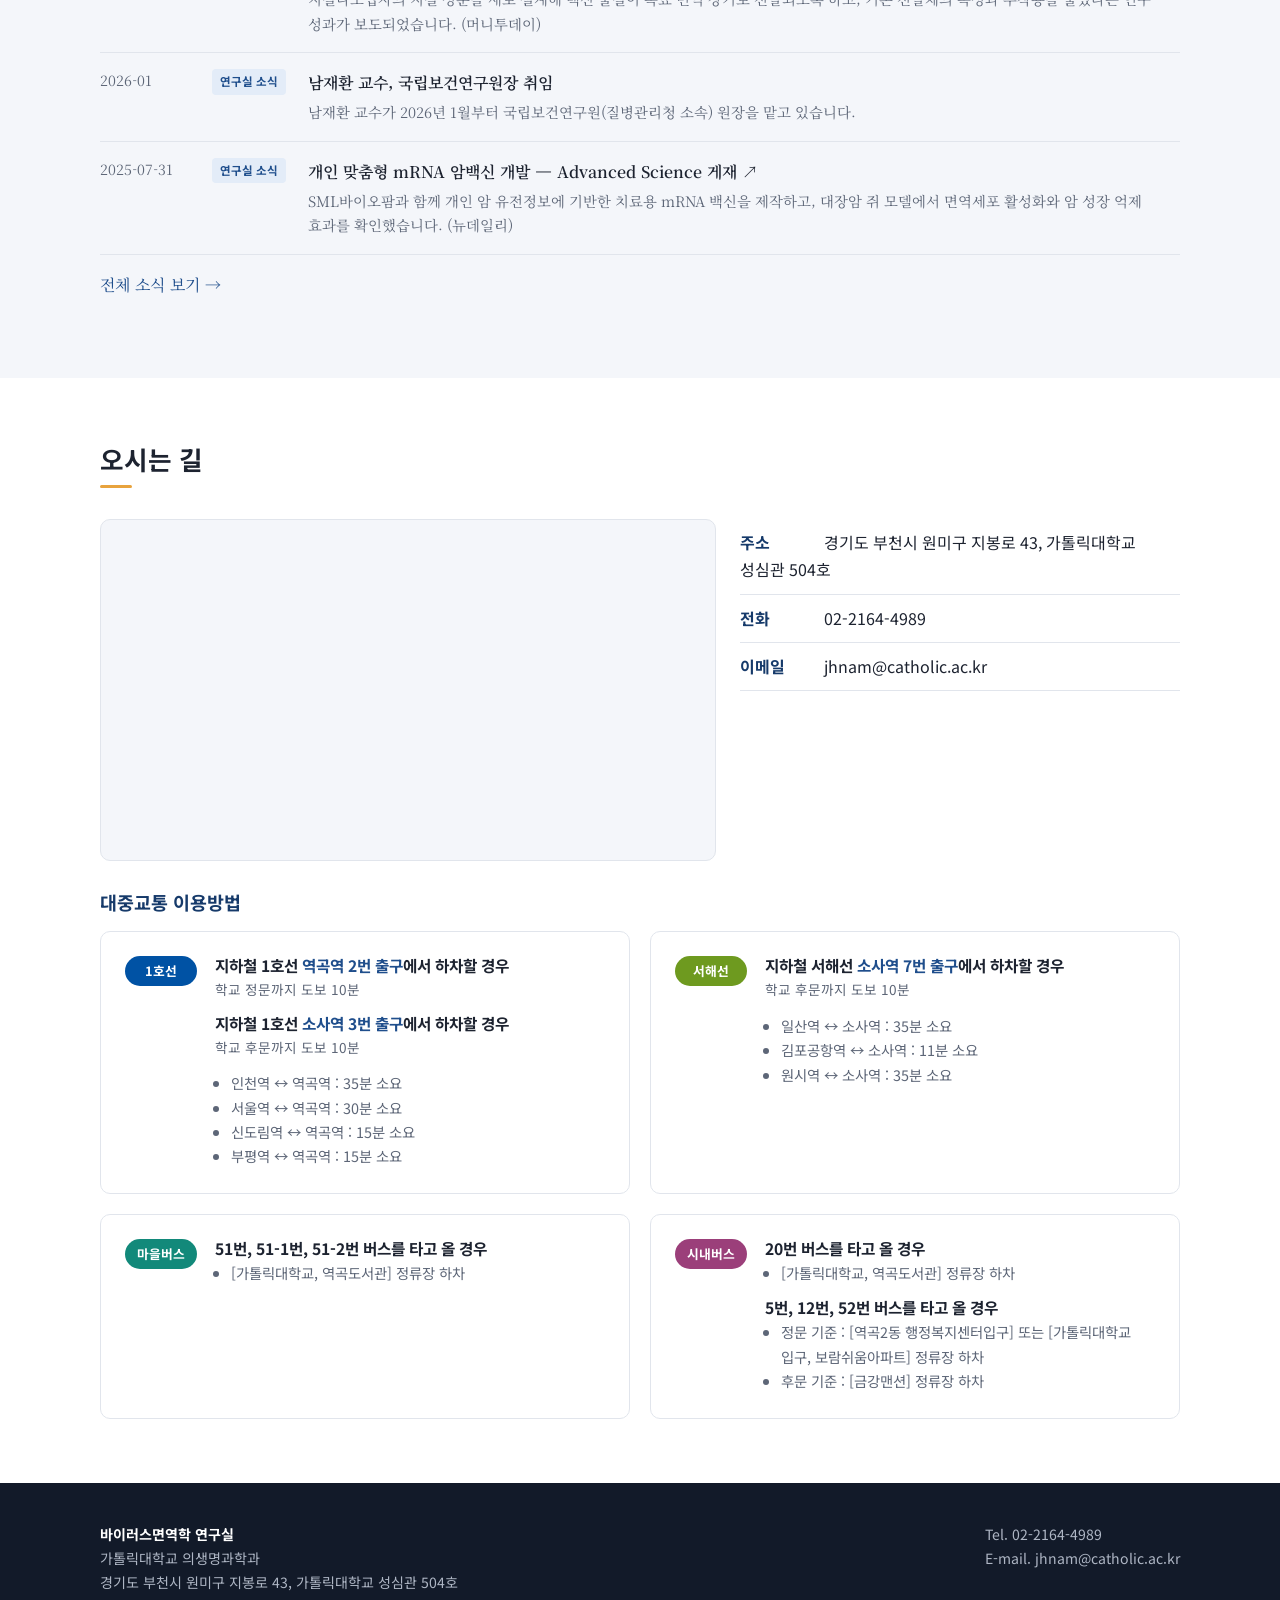
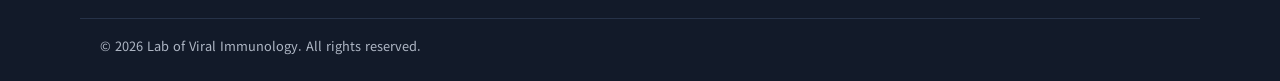
==== commit cc148562: "Add lab logo to the header and as favicon - assets/img/logo.png (cropped original), logo-header.png," ====
--- a/index.html
+++ b/index.html
@@ -8,6 +8,8 @@
 <meta name="lab-page" content="about">
 <link rel="stylesheet" href="https://fonts.googleapis.com/css2?family=Noto+Sans+KR:wght@400;500;700;800&family=Noto+Serif+KR:wght@400;600;700&display=swap">
 <link rel="stylesheet" href="assets/css/style.css">
+  <link rel="icon" type="image/png" href="assets/img/favicon.png">
+  <link rel="apple-touch-icon" href="assets/img/apple-touch-icon.png">
 </head>
 <body>
 
--- a/assets/css/style.css
+++ b/assets/css/style.css
@@ -304,7 +304,16 @@
 .grid.transit { grid-template-columns: repeat(auto-fit, minmax(min(100%, 420px), 1fr)); }
 
 /* ---------- 국문 본문 명조체 ----------
- * 국문 페이지(html lang="ko")의 본문만 명조체, 제목·메뉴·버튼·표 머리글 등은 고딕체 유지 */
+ * 국문 페이지(html lang="ko")의 본문은 명조체.
+ * 제목·메뉴·버튼·표 머리글 등 화면 요소와 '오시는 길'(#location) 섹션은 고딕체 유지 */
 :root { --font-serif: "Noto Serif KR", "Nanum Myeongjo", "Batang", "AppleMyungjo", serif; }
 html[lang="ko"] body { font-family: var(--font-serif); }
-html[lang="ko"] :is(h1, h2, h3, h4, .site-header, .site-footer, .btn, .chip, .badge, .line, th, .eyebrow, .label, .cv-title, .stats, .year, .search, .pin, .tag-link, .count-line, .research-name) { font-family: var(--font); }
+html[lang="ko"] :is(h1, h2, h3, h4, .site-header, .site-footer, .btn, .chip, .badge, .line, th, .eyebrow, .label, .cv-title, .stats, .year, .search, .pin, .tag-link, .count-line, .research-name, #location, #location *) { font-family: var(--font); }
+
+/* ---------- 연구실 로고 (헤더) ----------
+ * 로고 이미지 배경이 흰색이라, 어두운 화면 모드에서는 흰 바탕 상자로 감쌉니다. */
+:root { --logo-bg: #ffffff; --logo-pad: 0px; }
+@media (prefers-color-scheme: dark) { :root:not([data-theme="light"]) { --logo-pad: 3px 6px; } }
+:root[data-theme="dark"] { --logo-pad: 3px 6px; }
+.brand-logo { height: 46px; width: auto; flex: none; display: block; background: var(--logo-bg); border-radius: 6px; padding: var(--logo-pad); box-sizing: content-box; }
+@media (max-width: 1000px) { .brand-logo { height: 40px; } }
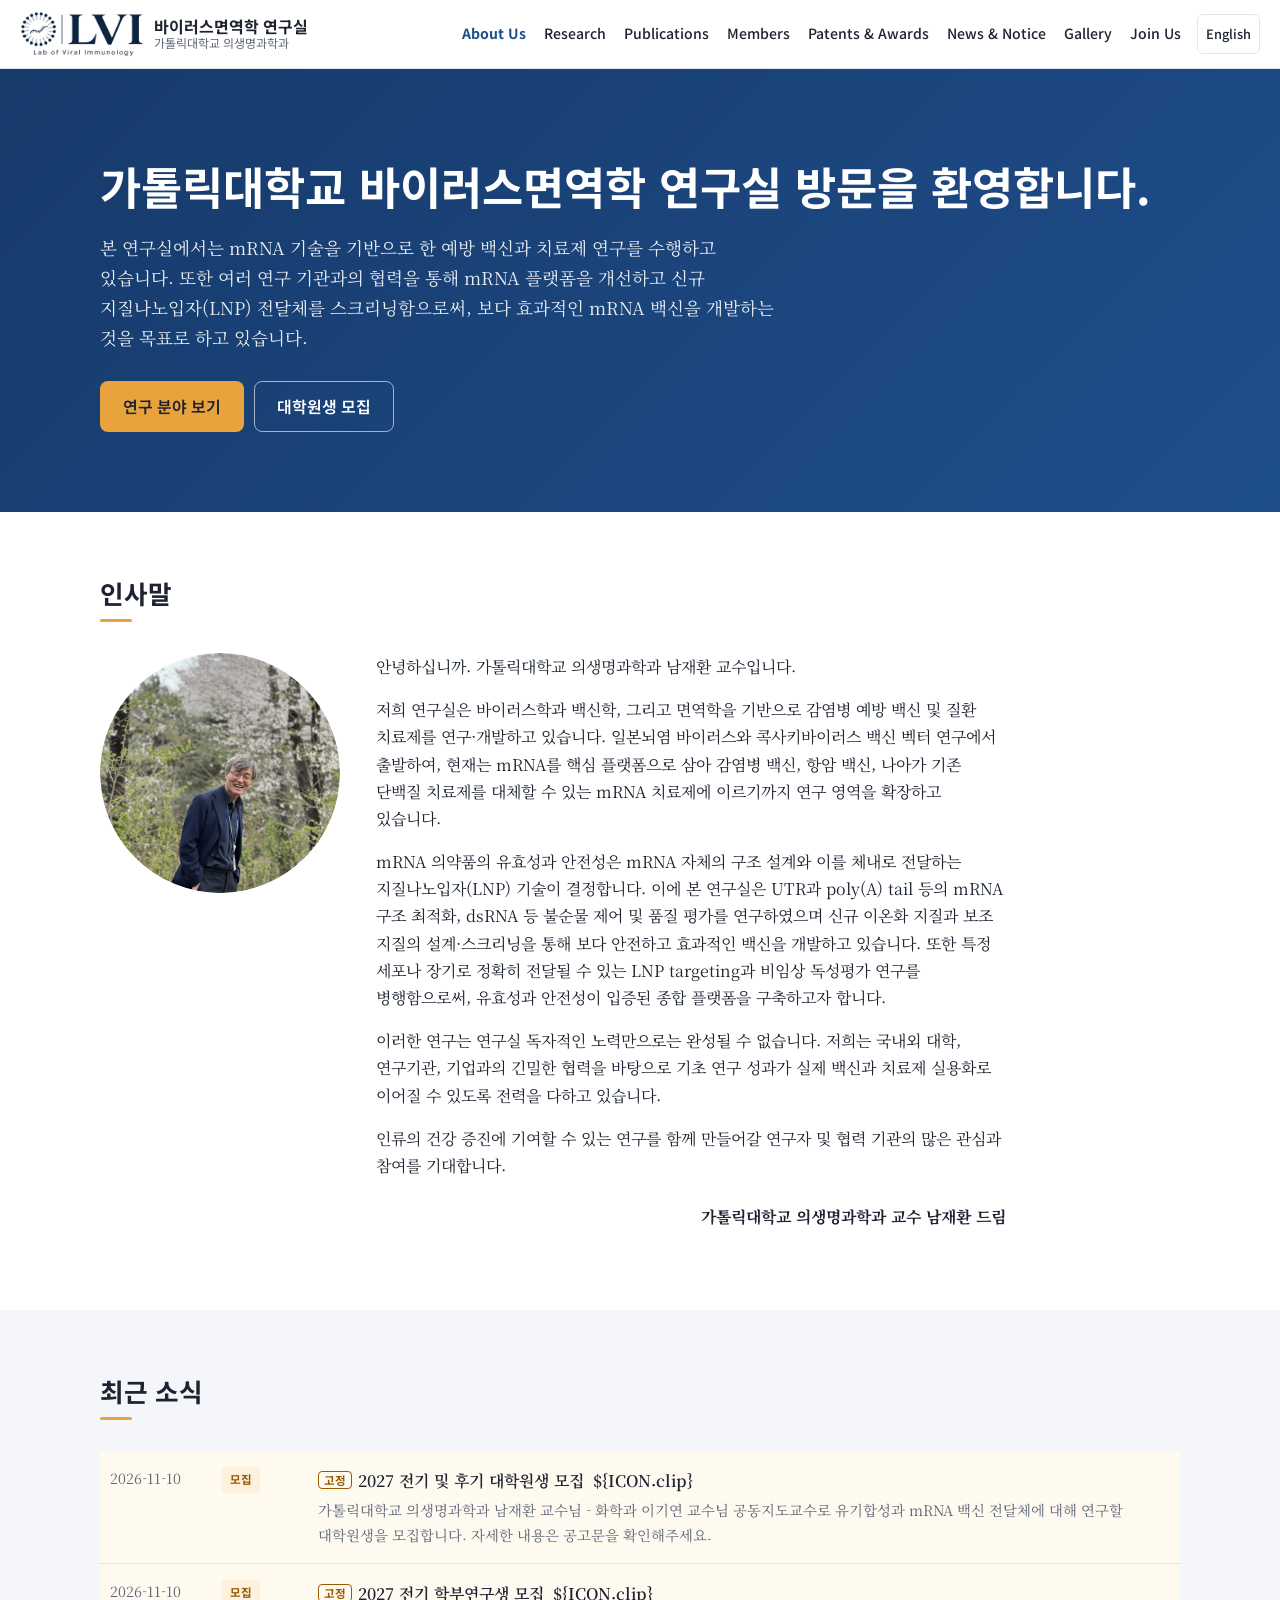
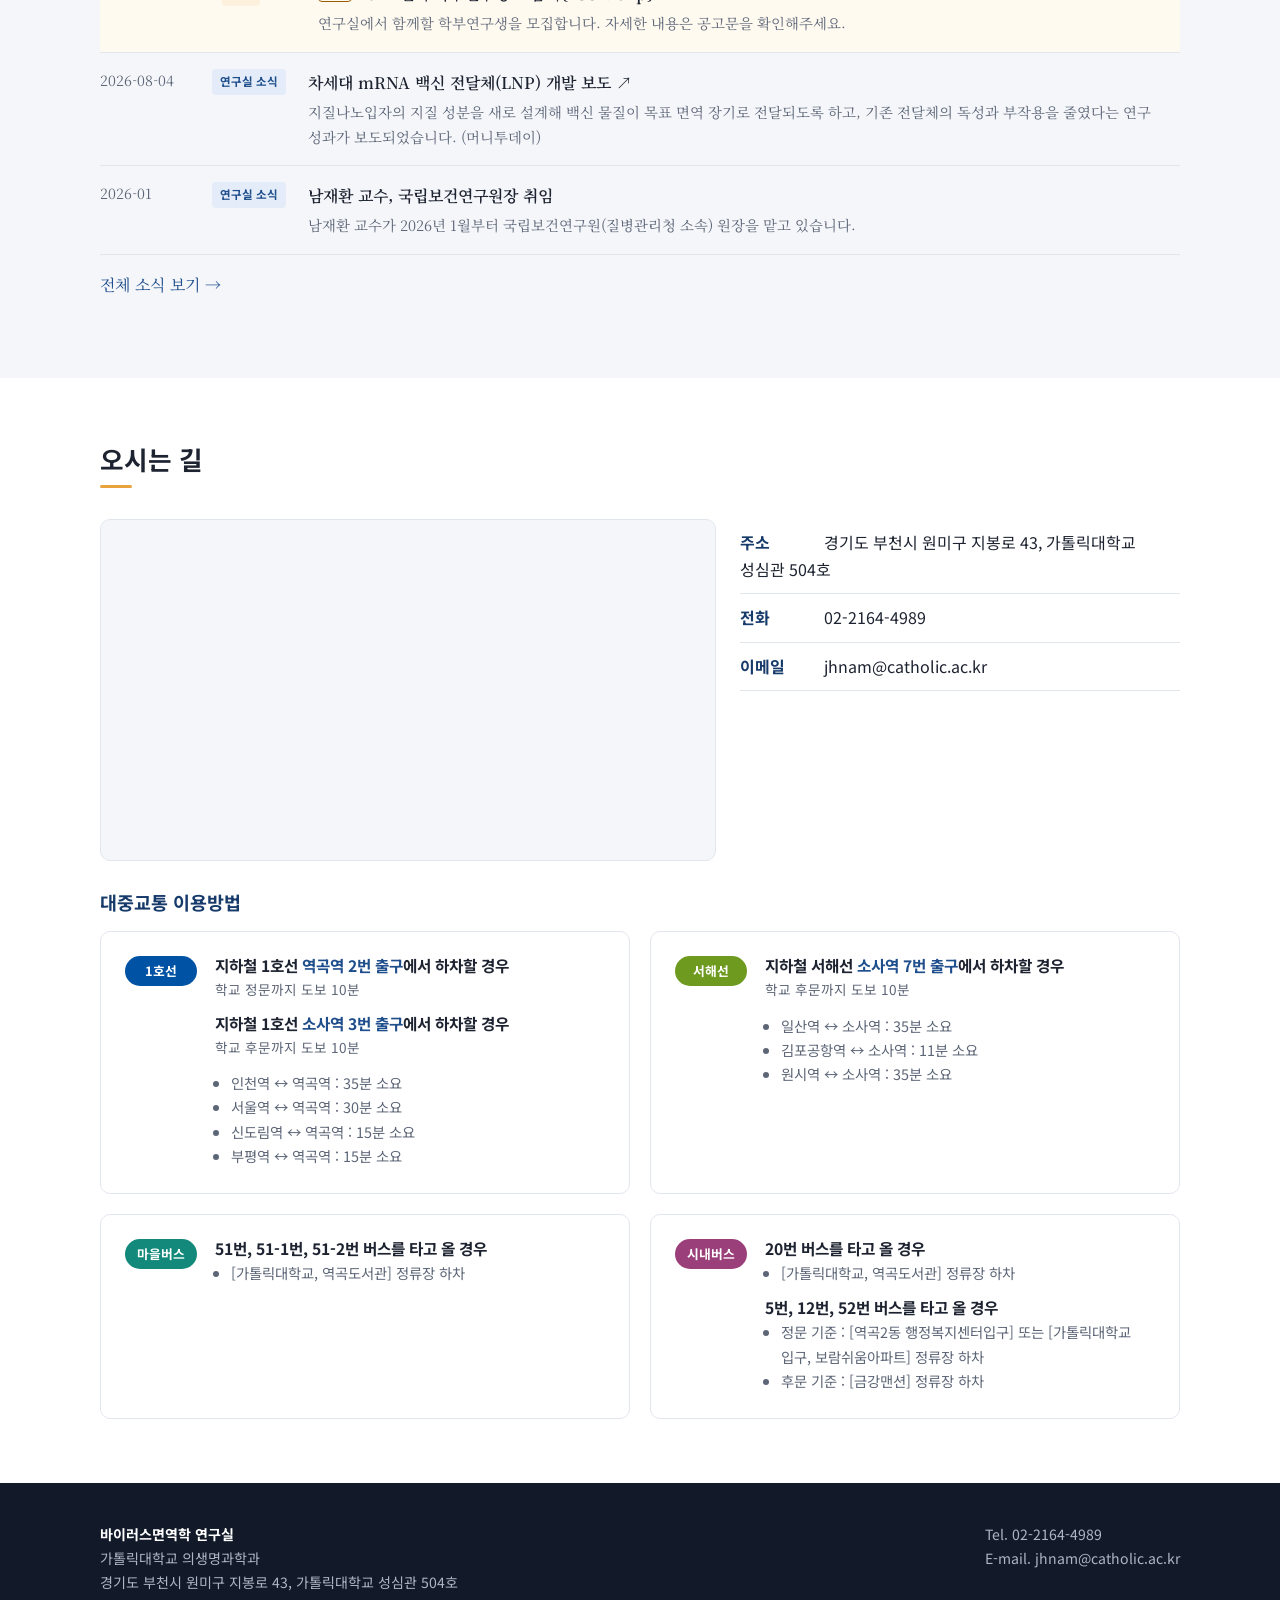
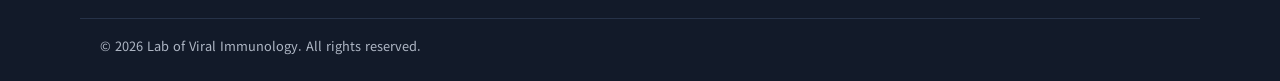
==== commit 61e096aa: "Update greeting text on About Us Co-Authored-By: Claude Opus 5.5 <noreply@anthropic.com> Claude-Sess" ====
--- a/index.html
+++ b/index.html
@@ -33,10 +33,10 @@
       <img class="prof-photo" src="assets/img/prof-nam.webp" alt="남재환 교수" width="640" height="640">
       <div class="greeting-body">
         <p>안녕하십니까. 가톨릭대학교 의생명과학과 남재환 교수입니다.</p>
-        <p>저희 연구실은 바이러스학과 백신학을 기반으로, 감염병 예방 백신과 질환 치료제를 개발하는 연구를 수행하고 있습니다. 일본뇌염 바이러스와 콕사키바이러스를 이용한 백신 벡터 연구에서 출발하여, 현재는 mRNA를 핵심 플랫폼으로 삼아 감염병 백신, 항암 백신, 그리고 단백질 치료제를 대체할 수 있는 mRNA 치료제에 이르기까지 연구 영역을 넓혀가고 있습니다.</p>
-        <p>mRNA 의약품의 성능은 mRNA 자체 설계와 이를 체내로 전달하는 지질나노입자가 함께 결정합니다. 이에 저희 연구실은 UTR과 poly(A) tail 등의 mRNA 구조 최적화, dsRNA와 같은 불순물 제어와 품질 평가 기술, 그리고 신규 이온화 지질과 보조 지질의 설계 및 스크리닝을 통한 안전하고 특정 세포나 장기에 표적 가능한 LNP 개발을 함께 연구하고 있습니다. 아울러 비임상 독성평가 연구를 병행함으로써, 유효성과 안전성을 동시에 확보한 플랫폼을 구축하고자 합니다.</p>
-        <p>이러한 연구는 저희 연구실의 힘만으로 이루어지지 않습니다. 국내외 대학, 연구기관, 기업과의 긴밀한 협력을 통해 기초 연구의 성과가 실제 백신과 치료제로 이어질 수 있도록 노력하고 있습니다.</p>
-        <p>사람의 건강에 기여할 수 있는 연구를 함께하고자 하는 분들의 많은 관심과 참여를 환영합니다.</p>
+        <p>저희 연구실은 바이러스학과 백신학, 그리고 면역학을 기반으로 감염병 예방 백신 및 질환 치료제를 연구·개발하고 있습니다. 일본뇌염 바이러스와 콕사키바이러스 백신 벡터 연구에서 출발하여, 현재는 mRNA를 핵심 플랫폼으로 삼아 감염병 백신, 항암 백신, 나아가 기존 단백질 치료제를 대체할 수 있는 mRNA 치료제에 이르기까지 연구 영역을 확장하고 있습니다.</p>
+        <p>mRNA 의약품의 유효성과 안전성은 mRNA 자체의 구조 설계와 이를 체내로 전달하는 지질나노입자(LNP) 기술이 결정합니다. 이에 본 연구실은 UTR과 poly(A) tail 등의 mRNA 구조 최적화, dsRNA 등 불순물 제어 및 품질 평가를 연구하였으며 신규 이온화 지질과 보조 지질의 설계·스크리닝을 통해 보다 안전하고 효과적인 백신을 개발하고 있습니다. 또한 특정 세포나 장기로 정확히 전달될 수 있는 LNP targeting과 비임상 독성평가 연구를 병행함으로써, 유효성과 안전성이 입증된 종합 플랫폼을 구축하고자 합니다.</p>
+        <p>이러한 연구는 연구실 독자적인 노력만으로는 완성될 수 없습니다. 저희는 국내외 대학, 연구기관, 기업과의 긴밀한 협력을 바탕으로 기초 연구 성과가 실제 백신과 치료제 실용화로 이어질 수 있도록 전력을 다하고 있습니다.</p>
+        <p>인류의 건강 증진에 기여할 수 있는 연구를 함께 만들어갈 연구자 및 협력 기관의 많은 관심과 참여를 기대합니다.</p>
         <p class="sign">가톨릭대학교 의생명과학과 교수 남재환 드림</p>
       </div>
     </div>
--- a/assets/css/style.css
+++ b/assets/css/style.css
@@ -37,34 +37,8 @@
   --max: 1120px;
   --font: "Noto Sans KR", "Pretendard", -apple-system, BlinkMacSystemFont, "Segoe UI", sans-serif;
 }
-@media (prefers-color-scheme: dark) {
-  :root:not([data-theme="light"]) {
-    --primary: #8db3ec; --heading: #b3cbf1; --accent: #e8a33d; --on-accent: #1d2330; --on-primary: #0f1520;
-    --bg: #0f1520; --bg-soft: #151d2b; --surface: #1a2333; --text: #e4e8ef; --muted: #9ea8b9; --border: #2a3547;
-    --header-bg: rgba(15, 21, 32, .95);
-    --hero-a: #0f2646; --hero-b: #1b3f72; --on-hero: #ffffff; --hero-line: rgba(255, 255, 255, .5);
-    --b-blue-bg: #1d2f4d; --b-blue: #a3c1f2; --b-green-bg: #173a2a; --b-green: #86d6aa;
-    --b-purple-bg: #2c2346; --b-purple: #c9b5f2; --b-amber-bg: #3d2c12; --b-amber: #f2c277;
-    --note: #ff9e73; --pin-bg: #2a2414;
-    --footer-bg: #0a0f18; --footer-text: #9ea8b9; --footer-strong: #ffffff; --footer-link: #d8deea; --footer-line: #1e2838;
-    --stripe-a: #1a2333; --stripe-b: #202a3c;
-    --shadow: 0 2px 10px rgba(0, 0, 0, .3);
-    color-scheme: dark;
-  }
-}
-:root[data-theme="dark"] {
-  --primary: #8db3ec; --heading: #b3cbf1; --accent: #e8a33d; --on-accent: #1d2330; --on-primary: #0f1520;
-  --bg: #0f1520; --bg-soft: #151d2b; --surface: #1a2333; --text: #e4e8ef; --muted: #9ea8b9; --border: #2a3547;
-  --header-bg: rgba(15, 21, 32, .95);
-  --hero-a: #0f2646; --hero-b: #1b3f72; --on-hero: #ffffff; --hero-line: rgba(255, 255, 255, .5);
-  --b-blue-bg: #1d2f4d; --b-blue: #a3c1f2; --b-green-bg: #173a2a; --b-green: #86d6aa;
-  --b-purple-bg: #2c2346; --b-purple: #c9b5f2; --b-amber-bg: #3d2c12; --b-amber: #f2c277;
-  --note: #ff9e73; --pin-bg: #2a2414;
-  --footer-bg: #0a0f18; --footer-text: #9ea8b9; --footer-strong: #ffffff; --footer-link: #d8deea; --footer-line: #1e2838;
-  --stripe-a: #1a2333; --stripe-b: #202a3c;
-  --shadow: 0 2px 10px rgba(0, 0, 0, .3);
-  color-scheme: dark;
-}
+/* 항상 밝은 화면 (어두운 모드 사용 안 함) */
+:root { color-scheme: light; }
 
 * { box-sizing: border-box; }
 html { scroll-behavior: smooth; scroll-padding-top: 84px; }
@@ -98,7 +72,7 @@
 .nav-toggle { display: none; background: none; border: 0; padding: 8px; cursor: pointer; flex: none; }
 .nav-toggle span { display: block; width: 22px; height: 2px; background: var(--text); margin: 5px 0; }
 
-@media (max-width: 1000px) {
+@media (max-width: 1200px) {
   .nav-toggle { display: block; }
   .site-nav { display: none; position: absolute; top: 68px; left: 0; right: 0; flex-direction: column; align-items: stretch; background: var(--surface); border-bottom: 1px solid var(--border); padding: 8px max(20px, env(safe-area-inset-right, 0px)) 16px max(20px, env(safe-area-inset-left, 0px)); }
   .site-header.open .site-nav { display: flex; }
@@ -311,9 +285,72 @@
 html[lang="ko"] :is(h1, h2, h3, h4, .site-header, .site-footer, .btn, .chip, .badge, .line, th, .eyebrow, .label, .cv-title, .stats, .year, .search, .pin, .tag-link, .count-line, .research-name, #location, #location *) { font-family: var(--font); }
 
 /* ---------- 연구실 로고 (헤더) ----------
- * 로고 이미지 배경이 흰색이라, 어두운 화면 모드에서는 흰 바탕 상자로 감쌉니다. */
+ */
 :root { --logo-bg: #ffffff; --logo-pad: 0px; }
-@media (prefers-color-scheme: dark) { :root:not([data-theme="light"]) { --logo-pad: 3px 6px; } }
-:root[data-theme="dark"] { --logo-pad: 3px 6px; }
 .brand-logo { height: 46px; width: auto; flex: none; display: block; background: var(--logo-bg); border-radius: 6px; padding: var(--logo-pad); box-sizing: content-box; }
-@media (max-width: 1000px) { .brand-logo { height: 40px; } }
+@media (max-width: 1200px) { .brand-logo { height: 40px; } }
+
+/* ---------- 스크롤 페이드 인 (main.js 의 setupReveal 이 .reveal 을 붙임) ---------- */
+.reveal { opacity: 0; transform: translateY(18px); transition: opacity .6s ease, transform .6s ease; will-change: opacity, transform; }
+.reveal.is-visible { opacity: 1; transform: none; }
+@media (prefers-reduced-motion: reduce) { .reveal { opacity: 1; transform: none; transition: none; } }
+@media print { .reveal { opacity: 1 !important; transform: none !important; } }
+
+/* ---------- 게시글 상세 (post.html) ---------- */
+.post { max-width: 860px; }
+.post-back { margin: 0 0 18px; font-size: .9rem; }
+.post-head { border-bottom: 2px solid var(--border); padding-bottom: 16px; margin-bottom: 22px; }
+.post-head h1 { font-size: clamp(1.5rem, 3vw, 2rem); margin: 10px 0 6px; }
+.post-head time { color: var(--muted); font-size: .9rem; font-variant-numeric: tabular-nums; }
+.post-lead { font-size: 1.05rem; }
+.post-secs { display: grid; gap: 18px; margin: 26px 0; }
+.post-sec h3 { font-size: 1rem; color: var(--heading); margin: 0 0 6px; }
+.post-sec ul { margin: 0; padding-left: 1.2em; }
+.post-sec li { margin: 2px 0; }
+.post-files { background: var(--bg-soft); border: 1px solid var(--border); border-radius: var(--radius); padding: 16px 20px; margin: 24px 0; }
+.post-files h3 { font-size: .95rem; margin: 0 0 8px; }
+.post-files ul { list-style: none; margin: 0; padding: 0; display: grid; gap: 8px; }
+.post-files li { display: flex; flex-wrap: wrap; align-items: center; gap: 8px; }
+.clip svg { width: 15px; height: 15px; fill: currentColor; vertical-align: -2px; color: var(--muted); }
+.news-title .clip { margin-left: 4px; }
+.post-figure { margin: 28px 0; }
+.post-figure img { width: 100%; max-width: 640px; height: auto; border: 1px solid var(--border); border-radius: var(--radius); }
+.post-comments { margin-top: 48px; padding-top: 28px; border-top: 1px solid var(--border); }
+
+/* ---------- 사진 게시판 (gallery.html) ---------- */
+.album { margin-bottom: 48px; }
+.album-head { display: grid; gap: 2px; margin-bottom: 14px; }
+.album-head time { color: var(--muted); font-size: .85rem; font-variant-numeric: tabular-nums; }
+.album-head h3 { font-size: 1.2rem; margin: 0; color: var(--text); }
+.album-head p { margin: 2px 0 0; color: var(--muted); }
+.g-grid { list-style: none; margin: 0; padding: 0; display: grid; grid-template-columns: repeat(auto-fill, minmax(min(100%, 220px), 1fr)); gap: 10px; }
+.g-tile { display: block; width: 100%; padding: 0; border: 0; border-radius: 8px; overflow: hidden; cursor: zoom-in; background: var(--bg-soft); aspect-ratio: 4 / 3; }
+.g-tile img { width: 100%; height: 100%; object-fit: cover; transition: transform .3s ease; }
+.g-tile:hover img { transform: scale(1.04); }
+.gallery-empty { border: 1px dashed var(--border); border-radius: var(--radius); padding: 36px 24px; text-align: center; color: var(--muted); }
+.gallery-empty p { margin: 4px 0; }
+.lightbox { position: fixed; inset: 0; z-index: 100; background: rgba(8, 12, 20, .92); display: grid; grid-template-columns: auto 1fr auto; align-items: center; gap: 8px;
+  padding: max(16px, env(safe-area-inset-top, 0px)) max(12px, env(safe-area-inset-right, 0px)) max(16px, env(safe-area-inset-bottom, 0px)) max(12px, env(safe-area-inset-left, 0px)); }
+.lightbox[hidden] { display: none; }
+.lightbox figure { margin: 0; grid-column: 2; display: grid; justify-items: center; gap: 10px; min-width: 0; }
+.lightbox img { max-width: 100%; max-height: calc(100vh - 120px); object-fit: contain; border-radius: 6px; }
+.lightbox figcaption { color: #e4e8ef; font-size: .9rem; text-align: center; }
+.lb-nav, .lb-close { background: rgba(255, 255, 255, .12); color: #ffffff; border: 0; border-radius: 999px; width: 44px; height: 44px; font-size: 1.8rem; line-height: 1; cursor: pointer; }
+.lb-nav:hover, .lb-close:hover { background: rgba(255, 255, 255, .25); }
+.lb-prev { grid-column: 1; }
+.lb-next { grid-column: 3; }
+.lb-close { position: absolute; top: max(14px, env(safe-area-inset-top, 0px)); right: max(14px, env(safe-area-inset-right, 0px)); }
+body.lb-open { overflow: hidden; }
+@media (max-width: 560px) { .lb-nav { width: 36px; height: 36px; font-size: 1.4rem; } }
+
+/* ---------- 헤더: 메뉴 8개가 한 줄에 들어가도록 ---------- */
+.site-header .container { max-width: 1280px; }
+.brand { flex: none; }
+.brand-text { white-space: nowrap; }
+@media (min-width: 1201px) { .site-nav a { padding: 8px 8px; font-size: .88rem; } .site-nav .lang { margin-left: 6px; } }
+.g-jump { margin-bottom: 28px; }
+.g-jump .chip { text-decoration: none; }
+.g-jump .chip:hover { border-color: var(--primary); color: var(--primary); }
+.g-count { font-size: .8rem; font-weight: 500; color: var(--muted); margin-left: 4px; }
+.g-cap { margin: 6px 2px 0; font-size: .85rem; color: var(--muted); line-height: 1.4; }
+.album { scroll-margin-top: 90px; }
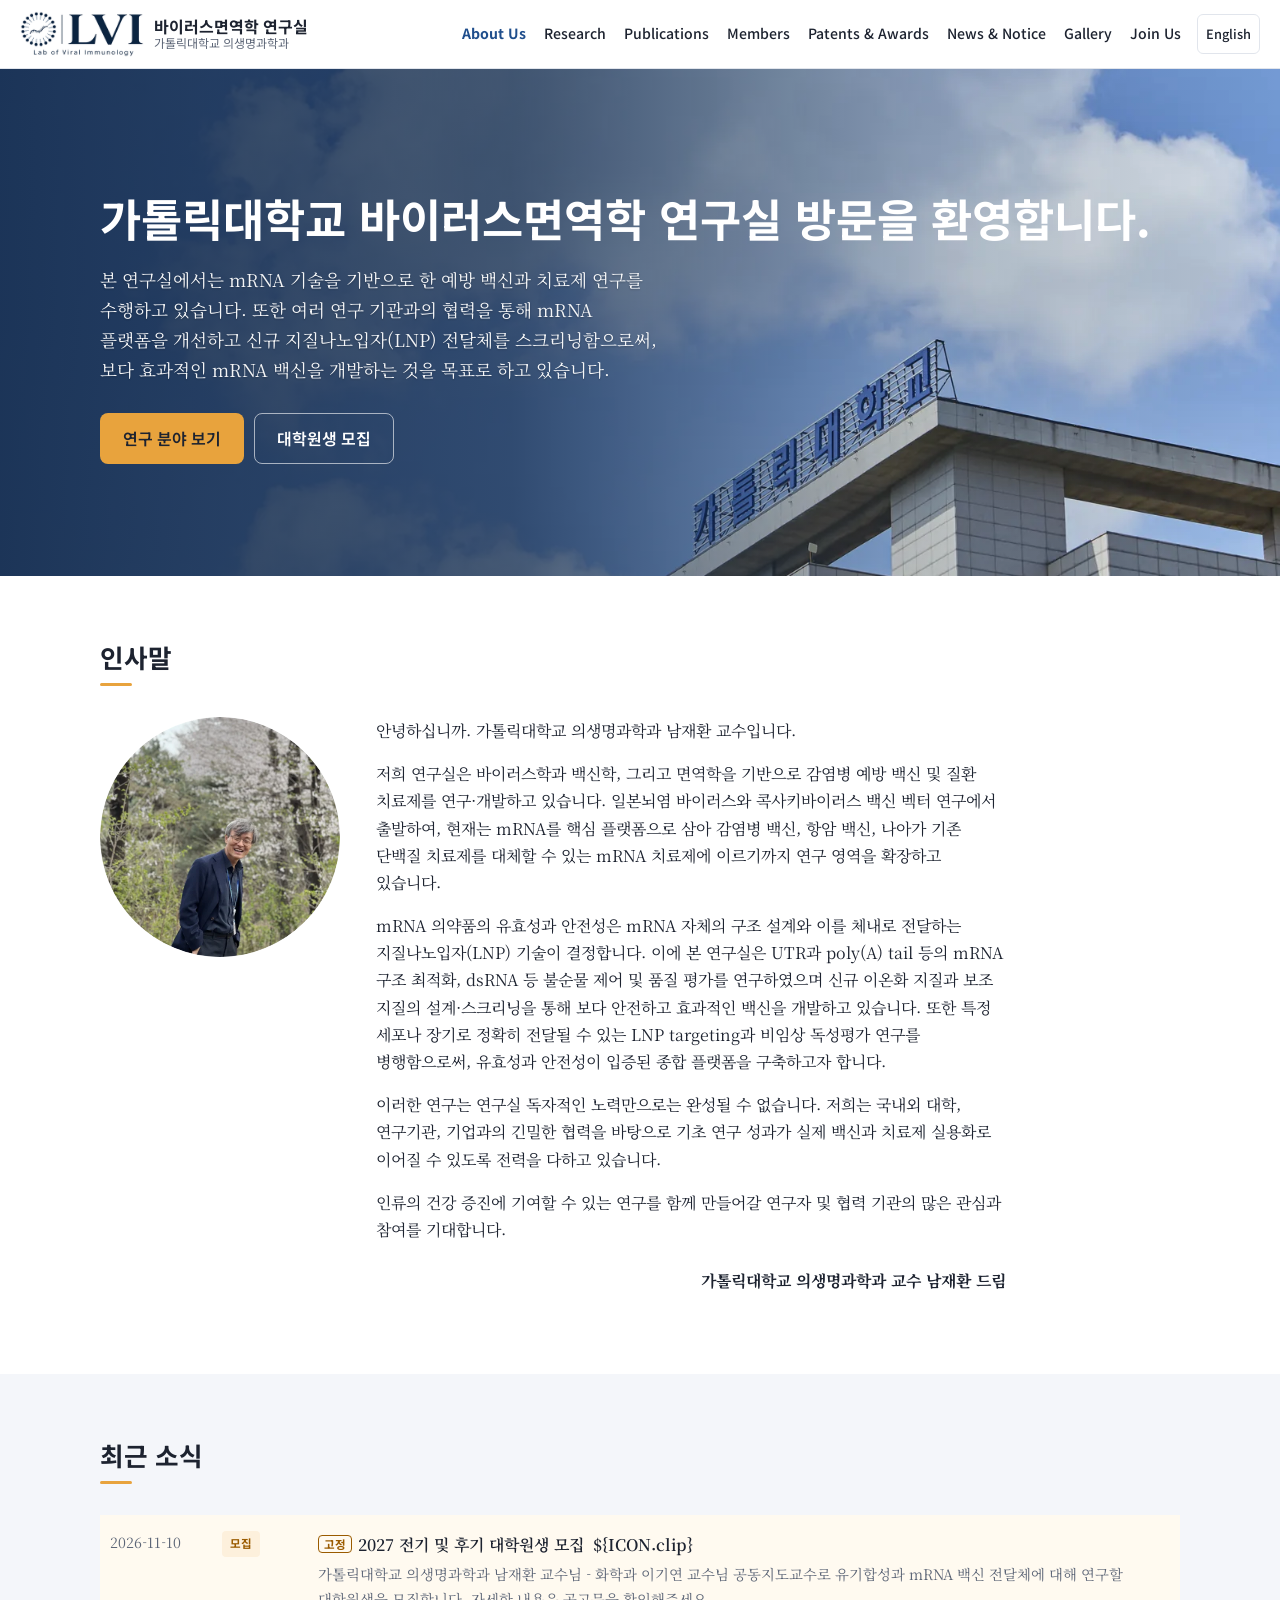
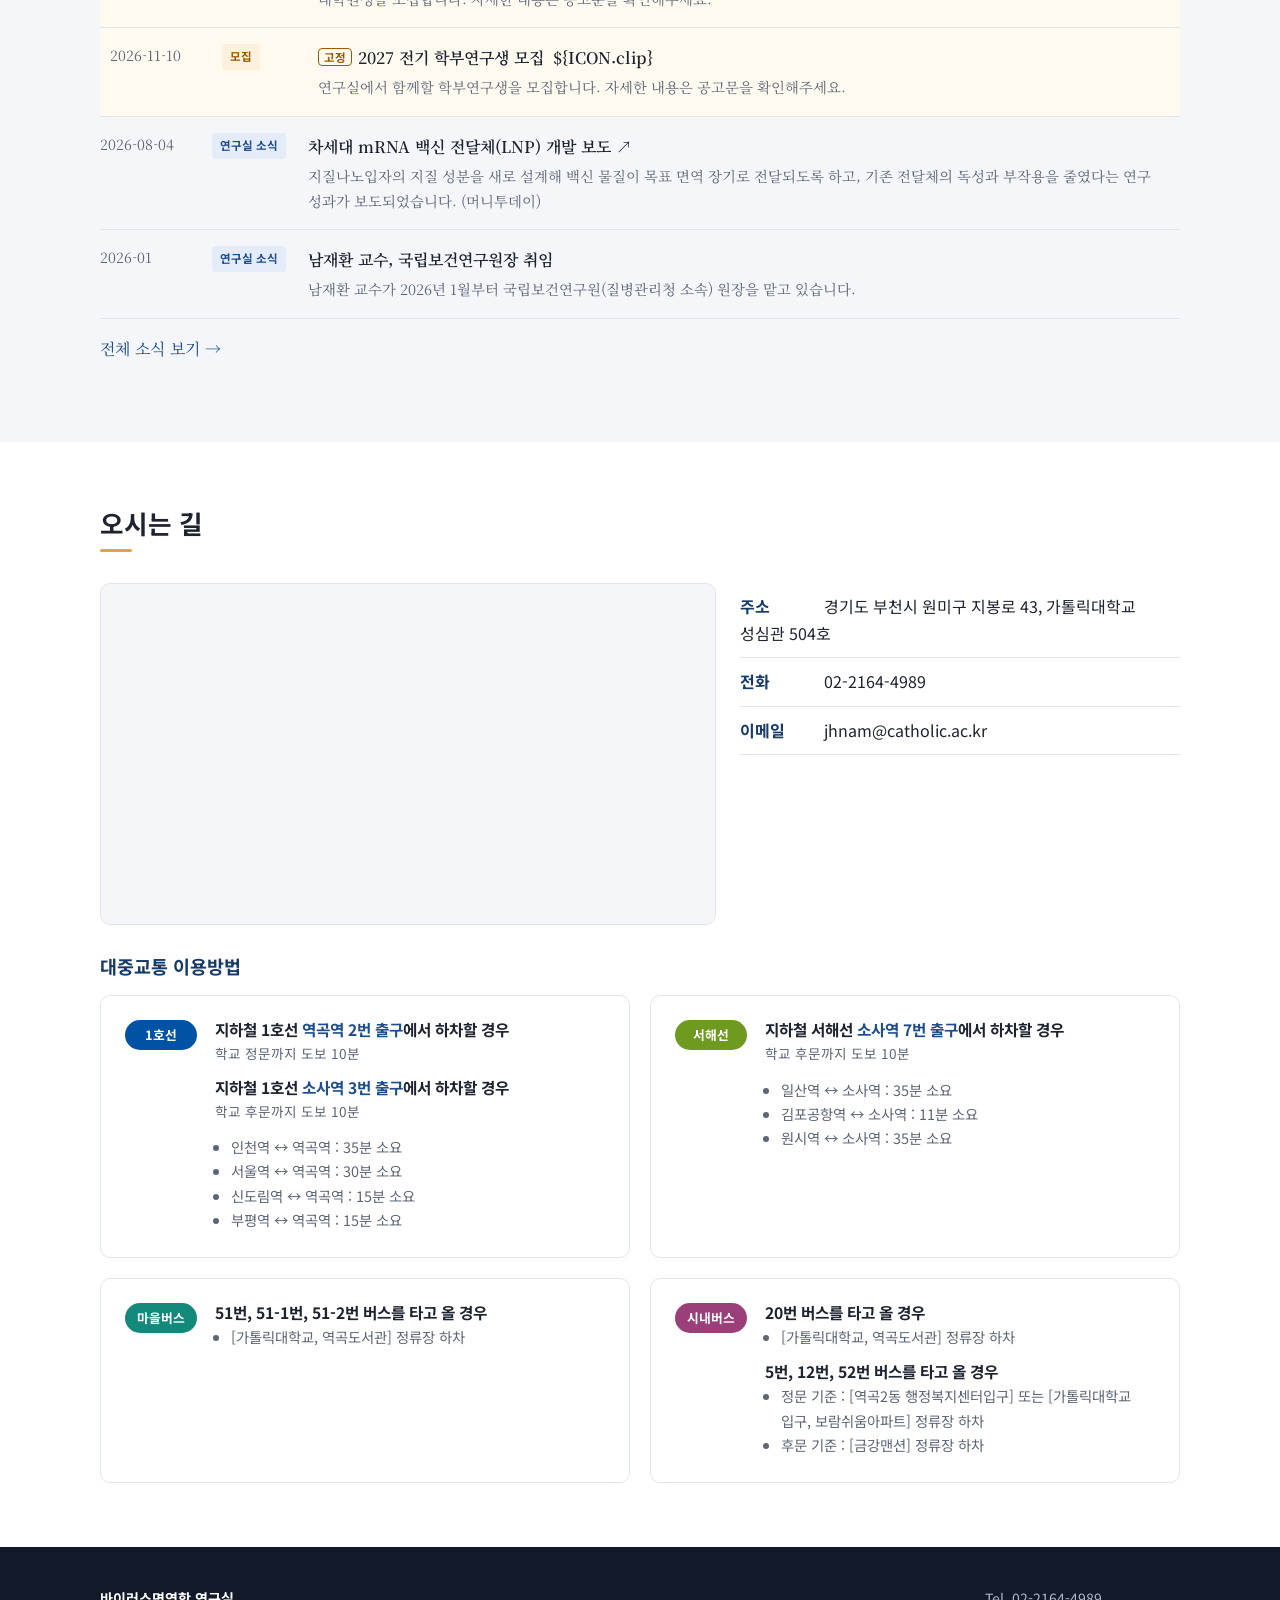
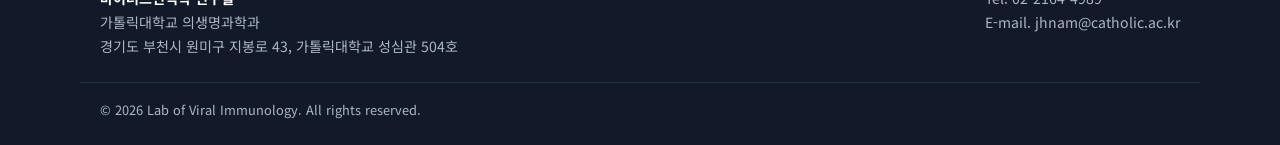
==== commit 4779bed6: "Use campus photo as the home page banner background Sky and the Catholic University of Korea buildin" ====
--- a/index.html
+++ b/index.html
@@ -14,7 +14,7 @@
 <body>
 
 <!-- ===== 메인 배너 ===== -->
-<section class="hero">
+<section class="hero hero-photo">
   <div class="container">
     <h1>가톨릭대학교 바이러스면역학 연구실 방문을 환영합니다.</h1>
     <p>본 연구실에서는 mRNA 기술을 기반으로 한 예방 백신과 치료제 연구를 수행하고 있습니다. 또한 여러 연구 기관과의 협력을 통해 mRNA 플랫폼을 개선하고 신규 지질나노입자(LNP) 전달체를 스크리닝함으로써, 보다 효과적인 mRNA 백신을 개발하는 것을 목표로 하고 있습니다.</p>
--- a/assets/css/style.css
+++ b/assets/css/style.css
@@ -354,3 +354,25 @@
 .g-count { font-size: .8rem; font-weight: 500; color: var(--muted); margin-left: 4px; }
 .g-cap { margin: 6px 2px 0; font-size: .85rem; color: var(--muted); line-height: 1.4; }
 .album { scroll-margin-top: 90px; }
+
+/* ---------- 첫 화면 배너 사진 (가톨릭대학교 건물과 하늘) ----------
+ * 왼쪽은 남색으로 덮어 글자가 잘 읽히고, 오른쪽 아래 건물 간판이 보이도록 배치 */
+:root { --hero-shade: 16, 40, 74; }
+.hero.hero-photo {
+  background:
+    linear-gradient(90deg, rgba(var(--hero-shade), .90) 0%, rgba(var(--hero-shade), .72) 40%, rgba(var(--hero-shade), .18) 72%, rgba(var(--hero-shade), 0) 100%),
+    url("../img/hero-campus.webp") 0% 74% / max(125%, 1000px) auto no-repeat;
+  background-color: var(--hero-a);
+  padding-block: 120px 112px;
+}
+@media (min-width: 761px) { .hero.hero-photo p { max-width: 560px; } }
+.hero.hero-photo p { opacity: .95; text-shadow: 0 1px 2px rgba(0, 0, 0, .25); }
+@media (max-width: 760px) {
+  .hero.hero-photo {
+    background:
+      linear-gradient(180deg, rgba(var(--hero-shade), .80) 0%, rgba(var(--hero-shade), .70) 60%, rgba(var(--hero-shade), .45) 100%),
+      url("../img/hero-campus-sm.webp") 70% 80% / cover no-repeat;
+    background-color: var(--hero-a);
+    padding-block: 88px 80px;
+  }
+}
